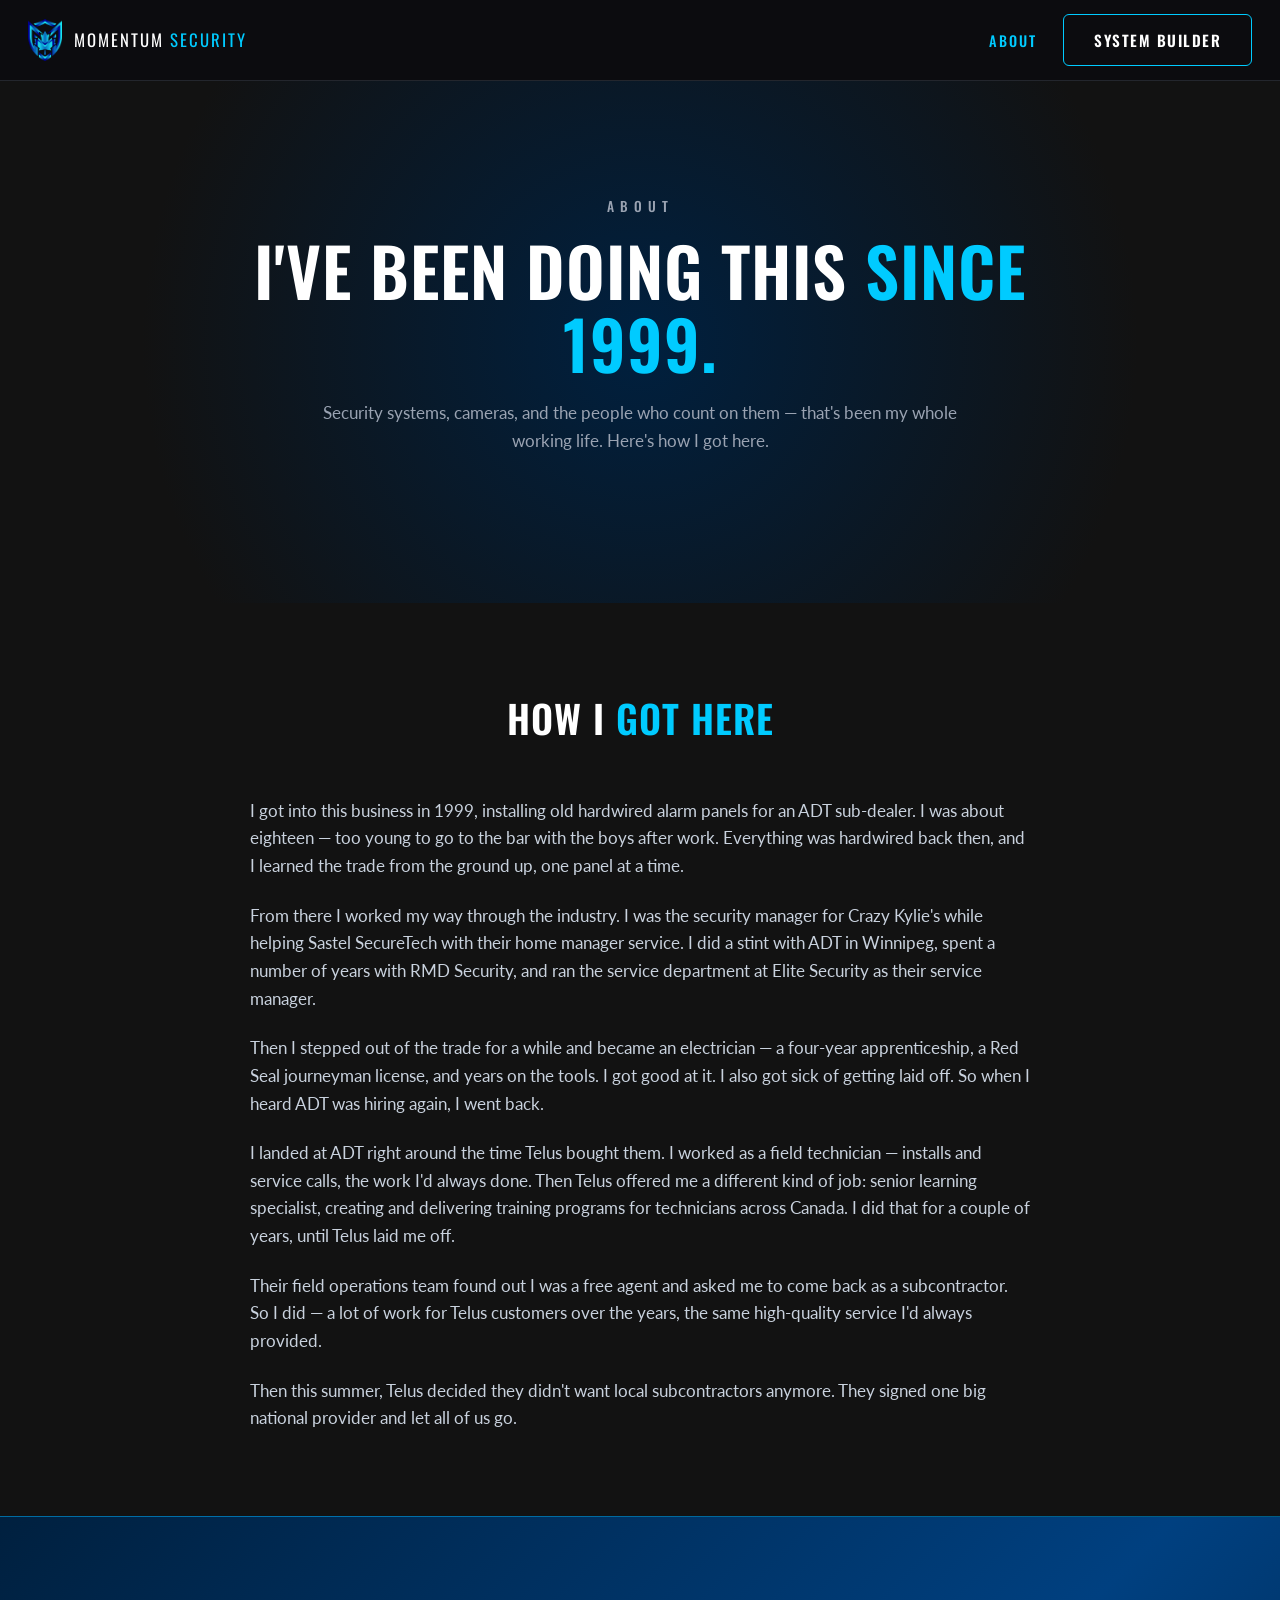
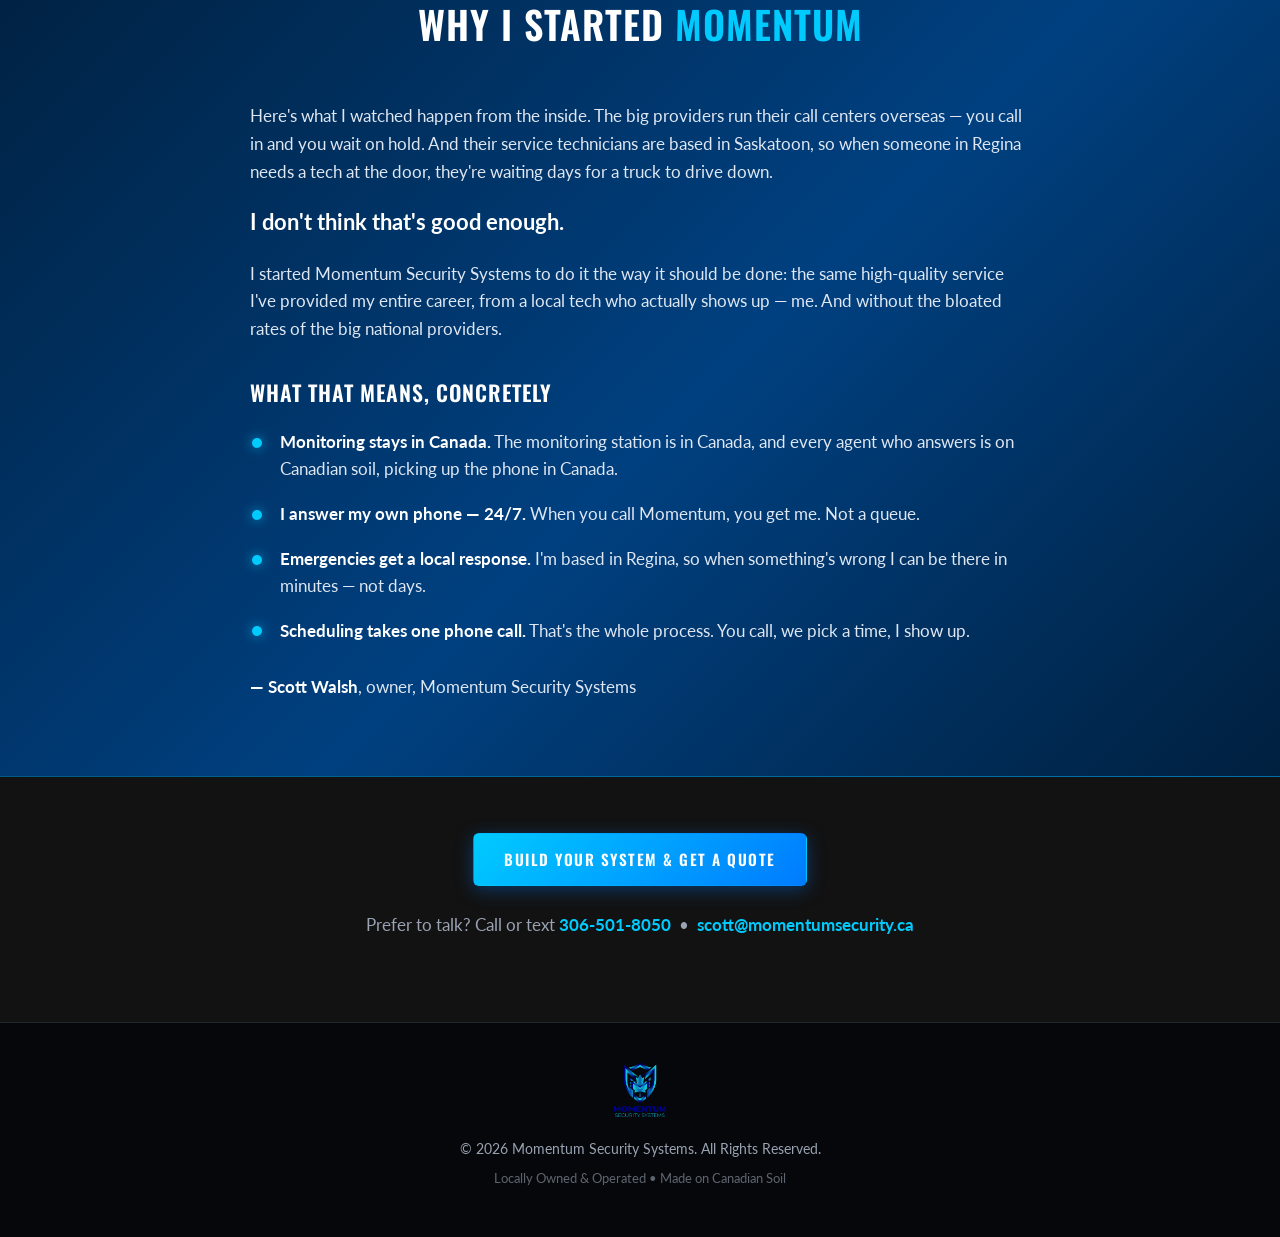
==== public/about/index.html @ 299fff7b "Add About page + nav links across site" ====
<!DOCTYPE html>
<html lang="en">
<head>
  <meta charset="UTF-8">
  <meta name="viewport" content="width=device-width, initial-scale=1.0">
  <title>About Scott Walsh | Momentum Security Systems — Regina, SK</title>
  <meta name="description" content="Scott Walsh has worked in the security industry since 1999 — alarm installs, service management, Telus field tech and national trainer. Now he runs Momentum Security Systems in Regina, SK: local service, Canadian monitoring, no bloated national-provider rates.">
  <meta property="og:title" content="About Scott Walsh | Momentum Security Systems">
  <meta property="og:description" content="In the security business since 1999. Now running Momentum Security Systems in Regina, SK — the same high-quality service, without the bloated national-provider rates.">
  <meta property="og:type" content="website">
  <meta property="og:url" content="https://momentum-security-website.scott-walshtech.workers.dev/about/">
  <meta property="og:image" content="https://momentum-security-website.scott-walshtech.workers.dev/assets/momentum-logo-stacked.png">
  <link rel="preconnect" href="https://fonts.googleapis.com">
  <link rel="preconnect" href="https://fonts.gstatic.com" crossorigin>
  <link href="https://fonts.googleapis.com/css2?family=Lato:wght@300;400;700&family=Oswald:wght@400;500;600;700&display=swap" rel="stylesheet">
  <link rel="stylesheet" href="https://cdnjs.cloudflare.com/ajax/libs/font-awesome/6.4.0/css/all.min.css">
  <link rel="stylesheet" href="../assets/site.css">
  <!-- Cloudflare Web Analytics: enable in the Cloudflare dashboard, then uncomment and paste the token.
  <script defer src="https://static.cloudflareinsights.com/beacon.min.js" data-cf-beacon='{"token": "PASTE_TOKEN_HERE"}'></script>
  -->
  <link rel="icon" type="image/png" href="../assets/momentum-logo-icon.png">
</head>
<body>

  <nav class="topnav">
    <a class="brand" href="../">
      <img src="../assets/momentum-logo-icon.png" alt="Momentum Security Systems logo">
      <span>MOMENTUM <em>SECURITY</em></span>
    </a>
    <div class="nav-links">
      <a class="nav-link current" href="./">About</a>
      <a class="btn btn-outline" href="../system-builder/">System Builder</a>
    </div>
  </nav>

  <!-- Hero -->
  <section class="hero hero-short">
    <div class="hero-eyebrow">About</div>
    <h1 class="hero-headline">I've been doing this <span>since 1999.</span></h1>
    <p class="hero-sub">Security systems, cameras, and the people who count on them &mdash; that's been my whole working life. Here's how I got here.</p>
  </section>

  <!-- Story -->
  <section class="section">
    <h2 class="section-title">How I <span>Got Here</span></h2>
    <div class="story">
      <p>I got into this business in 1999, installing old hardwired alarm panels for an ADT sub-dealer. I was about eighteen &mdash; too young to go to the bar with the boys after work. Everything was hardwired back then, and I learned the trade from the ground up, one panel at a time.</p>
      <p>From there I worked my way through the industry. I was the security manager for Crazy Kylie's while helping Sastel SecureTech with their home manager service. I did a stint with ADT in Winnipeg, spent a number of years with RMD Security, and ran the service department at Elite Security as their service manager.</p>
      <p>Then I stepped out of the trade for a while and became an electrician &mdash; a four-year apprenticeship, a Red Seal journeyman license, and years on the tools. I got good at it. I also got sick of getting laid off. So when I heard ADT was hiring again, I went back.</p>
      <p>I landed at ADT right around the time Telus bought them. I worked as a field technician &mdash; installs and service calls, the work I'd always done. Then Telus offered me a different kind of job: senior learning specialist, creating and delivering training programs for technicians across Canada. I did that for a couple of years, until Telus laid me off.</p>
      <p>Their field operations team found out I was a free agent and asked me to come back as a subcontractor. So I did &mdash; a lot of work for Telus customers over the years, the same high-quality service I'd always provided.</p>
      <p>Then this summer, Telus decided they didn't want local subcontractors anymore. They signed one big national provider and let all of us go.</p>
    </div>
  </section>

  <!-- Why Momentum -->
  <section class="mission-band">
    <div class="mission-inner">
      <h2 class="section-title">Why I Started <span>Momentum</span></h2>
      <p>Here's what I watched happen from the inside. The big providers run their call centers overseas &mdash; you call in and you wait on hold. And their service technicians are based in Saskatoon, so when someone in Regina needs a tech at the door, they're waiting days for a truck to drive down.</p>
      <p class="standout">I don't think that's good enough.</p>
      <p>I started Momentum Security Systems to do it the way it should be done: the same high-quality service I've provided my entire career, from a local tech who actually shows up &mdash; me. And without the bloated rates of the big national providers.</p>
      <h3 class="commit-title">What that means, concretely</h3>
      <ul class="commit-list">
        <li><strong>Monitoring stays in Canada.</strong> The monitoring station is in Canada, and every agent who answers is on Canadian soil, picking up the phone in Canada.</li>
        <li><strong>I answer my own phone &mdash; 24/7.</strong> When you call Momentum, you get me. Not a queue.</li>
        <li><strong>Emergencies get a local response.</strong> I'm based in Regina, so when something's wrong I can be there in minutes &mdash; not days.</li>
        <li><strong>Scheduling takes one phone call.</strong> That's the whole process. You call, we pick a time, I show up.</li>
      </ul>
      <p><strong>&mdash; Scott Walsh</strong>, owner, Momentum Security Systems</p>
    </div>
  </section>

  <div class="bottom-cta">
    <a href="../system-builder/" class="btn btn-primary">Build Your System &amp; Get a Quote</a>
    <div class="contact-strip">
      Prefer to talk? Call or text <a href="tel:13065018050">306-501-8050</a> &nbsp;&bull;&nbsp; <a href="mailto:scott@momentumsecurity.ca">scott@momentumsecurity.ca</a>
    </div>
  </div>

  <footer>
    <img src="../assets/momentum-logo-stacked.png" alt="Momentum Security Systems">
    <p>&copy; 2026 Momentum Security Systems. All Rights Reserved.</p>
    <p class="fine">Locally Owned &amp; Operated &bull; Made on Canadian Soil</p>
  </footer>

</body>
</html>
---- public/assets/site.css ----
/* Momentum Security Systems — shared site styles */
:root {
  --bg: #121212;
  --bg-card: #16181d;
  --bg-deep: #0c0d10;
  --border: #23262d;
  --primary: #007BFF;
  --accent: #00CBFF;
  --text: #ffffff;
  --muted: #9aa3b2;
  --danger: #f43f5e;
  --radius: 10px;
}

* { box-sizing: border-box; margin: 0; padding: 0; }

html { scroll-behavior: smooth; }

body {
  font-family: 'Lato', 'Segoe UI', sans-serif;
  background-color: var(--bg);
  color: var(--text);
  line-height: 1.6;
  overflow-x: hidden;
}

h1, h2, h3, h4, .oswald {
  font-family: 'Oswald', sans-serif;
  font-weight: 600;
  letter-spacing: 0.5px;
}

a { color: var(--accent); }

/* --- Top nav --- */
.topnav {
  display: flex;
  align-items: center;
  justify-content: space-between;
  padding: 14px 28px;
  background: rgba(12, 13, 16, 0.92);
  border-bottom: 1px solid var(--border);
  position: sticky;
  top: 0;
  z-index: 100;
  backdrop-filter: blur(6px);
}
.topnav .brand { display: flex; align-items: center; gap: 12px; text-decoration: none; color: var(--text); }
.topnav .brand img { height: 42px; width: auto; }
.topnav .brand span { font-family: 'Oswald', sans-serif; font-size: 1.05rem; letter-spacing: 2px; }
.topnav .brand span em { font-style: normal; color: var(--accent); }

/* --- Buttons --- */
.btn {
  display: inline-block;
  padding: 13px 30px;
  border-radius: 6px;
  font-family: 'Oswald', sans-serif;
  font-size: 0.95rem;
  font-weight: 600;
  letter-spacing: 1.5px;
  text-transform: uppercase;
  text-decoration: none;
  cursor: pointer;
  border: 1px solid transparent;
  transition: transform 0.2s ease, box-shadow 0.2s ease, background 0.2s ease;
}
.btn-primary {
  background: linear-gradient(135deg, var(--accent), var(--primary));
  color: #fff;
  box-shadow: 0 4px 18px rgba(0, 123, 255, 0.35);
}
.btn-primary:hover {
  transform: translateY(-2px);
  box-shadow: 0 8px 24px rgba(0, 203, 255, 0.45);
  color: #fff;
}
.btn-outline {
  background: transparent;
  color: var(--text);
  border-color: var(--accent);
}
.btn-outline:hover { background: rgba(0, 203, 255, 0.12); color: #fff; }

/* --- Hero --- */
.hero {
  position: relative;
  min-height: 92vh;
  display: flex;
  flex-direction: column;
  justify-content: center;
  align-items: center;
  text-align: center;
  padding: 60px 20px;
  background: radial-gradient(circle at center, #00203f 0%, var(--bg) 72%);
  overflow: hidden;
}
.hero-logo {
  width: 210px;
  max-width: 55vw;
  height: auto;
  margin-bottom: 26px;
  filter: drop-shadow(0 0 28px rgba(0, 203, 255, 0.35));
  will-change: transform, opacity;
}
.hero-tagline {
  font-family: 'Oswald', sans-serif;
  font-size: 1.4rem;
  font-weight: 500;
  letter-spacing: 6px;
  text-transform: uppercase;
  color: var(--accent);
  margin-bottom: 12px;
}
.hero-sub {
  font-size: 1.08rem;
  color: var(--muted);
  max-width: 640px;
  margin-bottom: 34px;
}

/* --- Trust banner --- */
.trust-banner {
  background: linear-gradient(90deg, var(--bg-deep) 0%, #00203f 50%, var(--bg-deep) 100%);
  border-top: 1px solid rgba(0, 203, 255, 0.25);
  border-bottom: 1px solid rgba(0, 203, 255, 0.25);
  padding: 18px 12px;
  text-align: center;
}
.trust-banner span {
  font-family: 'Oswald', sans-serif;
  font-size: 1.05rem;
  letter-spacing: 1px;
  color: var(--text);
}
.trust-banner .leaf { color: var(--danger); margin-right: 10px; }

/* --- Sections --- */
.section { padding: 84px 20px; max-width: 1200px; margin: 0 auto; }
.section-title {
  text-align: center;
  font-size: 2.4rem;
  margin-bottom: 48px;
  text-transform: uppercase;
  letter-spacing: 1px;
}
.section-title span { color: var(--accent); }

/* --- Service cards --- */
.cards { display: grid; grid-template-columns: repeat(auto-fit, minmax(290px, 1fr)); gap: 28px; }
.card {
  background: var(--bg-card);
  border: 1px solid var(--border);
  border-radius: var(--radius);
  overflow: hidden;
  transition: transform 0.25s ease, border-color 0.25s ease, box-shadow 0.25s ease;
}
.card:hover {
  transform: translateY(-6px);
  border-color: var(--accent);
  box-shadow: 0 14px 34px rgba(0, 0, 0, 0.5);
}
.card img { width: 100%; height: 200px; object-fit: cover; opacity: 0.85; transition: opacity 0.25s ease; }
.card:hover img { opacity: 1; }
.card-body { padding: 26px; }
.card-icon { font-size: 1.9rem; color: var(--accent); margin-bottom: 12px; }
.card h3 { font-size: 1.35rem; margin-bottom: 10px; letter-spacing: 1px; }
.card p { color: var(--muted); font-size: 0.96rem; }

/* --- Sovereign section --- */
.sovereign { background: var(--bg-deep); border-top: 1px solid var(--border); border-bottom: 1px solid var(--border); }
.sovereign-inner { max-width: 1200px; margin: 0 auto; padding: 84px 20px; display: grid; grid-template-columns: 1fr; gap: 44px; align-items: center; }
@media (min-width: 860px) { .sovereign-inner { grid-template-columns: 1fr 1.15fr; } }
.sovereign img { width: 100%; border-radius: var(--radius); box-shadow: 0 12px 34px rgba(0, 0, 0, 0.55); }
.sovereign h2 { font-size: 2.2rem; text-transform: uppercase; margin-bottom: 16px; }
.sovereign h2 span { color: var(--accent); }
.sovereign .lead { color: var(--muted); margin-bottom: 10px; }
.sovereign .proud { color: var(--accent); font-weight: 700; margin-bottom: 6px; }
.feature-list { list-style: none; margin-top: 22px; }
.feature-list li { display: flex; gap: 12px; margin-bottom: 18px; align-items: flex-start; }
.feature-list i { color: var(--accent); margin-top: 5px; }
.feature-list strong { color: var(--text); }

/* --- Bottom CTA --- */
.bottom-cta { text-align: center; padding: 56px 20px 84px; }

/* --- Contact --- */
.contact-grid { display: grid; grid-template-columns: repeat(auto-fit, minmax(230px, 1fr)); gap: 24px; text-align: center; }
.contact-box {
  background: var(--bg-card);
  border: 1px solid var(--border);
  border-radius: var(--radius);
  padding: 32px 20px;
  transition: transform 0.25s ease, border-color 0.25s ease;
}
.contact-box:hover { transform: translateY(-4px); border-color: rgba(0, 203, 255, 0.4); }
.contact-box i { font-size: 2.4rem; color: var(--accent); margin-bottom: 14px; }
.contact-box h3 { font-size: 1.25rem; letter-spacing: 1.5px; margin-bottom: 8px; text-transform: uppercase; }
.contact-box p, .contact-box a { color: var(--muted); text-decoration: none; }
.contact-box a:hover { color: var(--accent); }
.contact-box .sub { font-size: 0.85rem; opacity: 0.65; margin-top: 6px; }

/* --- Footer --- */
footer {
  background: #05070a;
  border-top: 1px solid var(--border);
  padding: 40px 20px;
  text-align: center;
  color: var(--muted);
  font-size: 0.9rem;
}
footer p { margin-bottom: 8px; }
footer .fine { font-size: 0.8rem; opacity: 0.6; }
footer img { height: 54px; width: auto; margin-bottom: 14px; opacity: 0.9; }

/* --- Responsive --- */
@media (max-width: 640px) {
  .section-title { font-size: 1.9rem; }
  .hero-tagline { font-size: 1.05rem; letter-spacing: 4px; }
  .topnav { padding: 12px 16px; }
  .topnav .brand span { font-size: 0.9rem; }
}

/* --- Redesign: hero headline --- */
.hero-eyebrow {
  font-family: 'Oswald', sans-serif;
  font-size: 0.85rem;
  font-weight: 500;
  letter-spacing: 6px;
  text-transform: uppercase;
  color: var(--muted);
  margin-bottom: 16px;
}
.hero-headline {
  font-size: clamp(2.6rem, 6vw, 4.2rem);
  line-height: 1.08;
  text-transform: uppercase;
  letter-spacing: 1px;
  max-width: 900px;
  margin-bottom: 20px;
}
.hero-headline span { color: var(--accent); }
.hero-sub strong { color: var(--text); }

/* --- Redesign: pricing strip --- */
.pricing-strip {
  background: linear-gradient(135deg, #00203f 0%, #004080 55%, #00203f 100%);
  border-top: 1px solid rgba(0, 203, 255, 0.35);
  border-bottom: 1px solid rgba(0, 203, 255, 0.35);
  text-align: center;
  padding: 66px 20px;
}
.pricing-strip h2 {
  font-size: clamp(2rem, 5vw, 3rem);
  text-transform: uppercase;
  letter-spacing: 1px;
  margin-bottom: 12px;
}
.pricing-strip h2 span { color: var(--accent); }
.pricing-strip p {
  color: #dfe7f2;
  font-size: 1.1rem;
  max-width: 700px;
  margin: 0 auto 28px;
}

/* --- Redesign: switch & save --- */
.switch-inner { max-width: 760px; margin: 0 auto; text-align: center; }
.switch-inner .lead { font-size: 1.25rem; font-weight: 700; color: var(--text); margin-bottom: 12px; }
.switch-inner p { color: var(--muted); margin-bottom: 14px; font-size: 1.05rem; }
.switch-inner strong { color: var(--text); }
.switch-inner .btn { margin-top: 20px; }

/* --- Redesign: how it works --- */
.steps { display: grid; grid-template-columns: repeat(auto-fit, minmax(250px, 1fr)); gap: 28px; }
.step {
  background: var(--bg-card);
  border: 1px solid var(--border);
  border-radius: var(--radius);
  padding: 36px 26px;
  text-align: center;
  transition: transform 0.25s ease, border-color 0.25s ease;
}
.step:hover { transform: translateY(-6px); border-color: var(--accent); }
.step-num {
  width: 58px;
  height: 58px;
  border-radius: 50%;
  border: 2px solid var(--accent);
  color: var(--accent);
  font-family: 'Oswald', sans-serif;
  font-size: 1.6rem;
  font-weight: 600;
  display: flex;
  align-items: center;
  justify-content: center;
  margin: 0 auto 18px;
  box-shadow: 0 0 22px rgba(0, 203, 255, 0.25);
}
.step h3 { font-size: 1.25rem; margin-bottom: 10px; letter-spacing: 0.5px; }
.step p { color: var(--muted); font-size: 0.96rem; }

@media (max-width: 640px) {
  .hero-headline { letter-spacing: 0.5px; }
  .pricing-strip { padding: 48px 20px; }
  .topnav .btn { padding: 10px 14px; font-size: 0.78rem; white-space: nowrap; }
  .topnav .brand span { font-size: 0.82rem; letter-spacing: 1px; white-space: nowrap; }
  .topnav .brand img { height: 36px; }
  .nav-links { gap: 16px; }
  .nav-link { font-size: 0.78rem; letter-spacing: 1px; }
}

/* --- About page --- */
.nav-links { display: flex; align-items: center; gap: 26px; }
.nav-link {
  font-family: 'Oswald', sans-serif;
  font-size: 0.9rem;
  font-weight: 500;
  letter-spacing: 2px;
  text-transform: uppercase;
  color: var(--muted);
  text-decoration: none;
  white-space: nowrap;
  transition: color 0.2s ease;
}
.nav-link:hover { color: var(--accent); }
.nav-link.current { color: var(--accent); }

.hero-short { min-height: 58vh; }

.story { max-width: 780px; margin: 0 auto; }
.story p { color: #c9d2de; font-size: 1.08rem; margin-bottom: 22px; }
.story p:last-child { margin-bottom: 0; }

.mission-band {
  background: linear-gradient(135deg, #00203f 0%, #004080 55%, #00203f 100%);
  border-top: 1px solid rgba(0, 203, 255, 0.35);
  border-bottom: 1px solid rgba(0, 203, 255, 0.35);
  padding: 76px 20px;
}
.mission-inner { max-width: 780px; margin: 0 auto; }
.mission-inner p { color: #dfe7f2; font-size: 1.08rem; margin-bottom: 20px; }
.mission-inner p:last-child { margin-bottom: 0; }
.mission-inner .standout { font-size: 1.35rem; font-weight: 700; color: var(--text); }
.mission-inner strong { color: var(--text); }
.commit-title {
  font-size: 1.35rem;
  text-transform: uppercase;
  letter-spacing: 1px;
  margin: 32px 0 20px;
}
.commit-list { list-style: none; margin-bottom: 28px; }
.commit-list li {
  position: relative;
  padding-left: 30px;
  margin-bottom: 18px;
  color: #dfe7f2;
  font-size: 1.05rem;
}
.commit-list li:last-child { margin-bottom: 0; }
.commit-list li::before {
  content: '';
  position: absolute;
  left: 2px;
  top: 0.52em;
  width: 10px;
  height: 10px;
  border-radius: 50%;
  background: var(--accent);
  box-shadow: 0 0 12px rgba(0, 203, 255, 0.7);
}

.contact-strip {
  margin-top: 26px;
  color: var(--muted);
  font-size: 1.05rem;
}
.contact-strip a { color: var(--accent); text-decoration: none; font-weight: 700; }
.contact-strip a:hover { text-decoration: underline; }
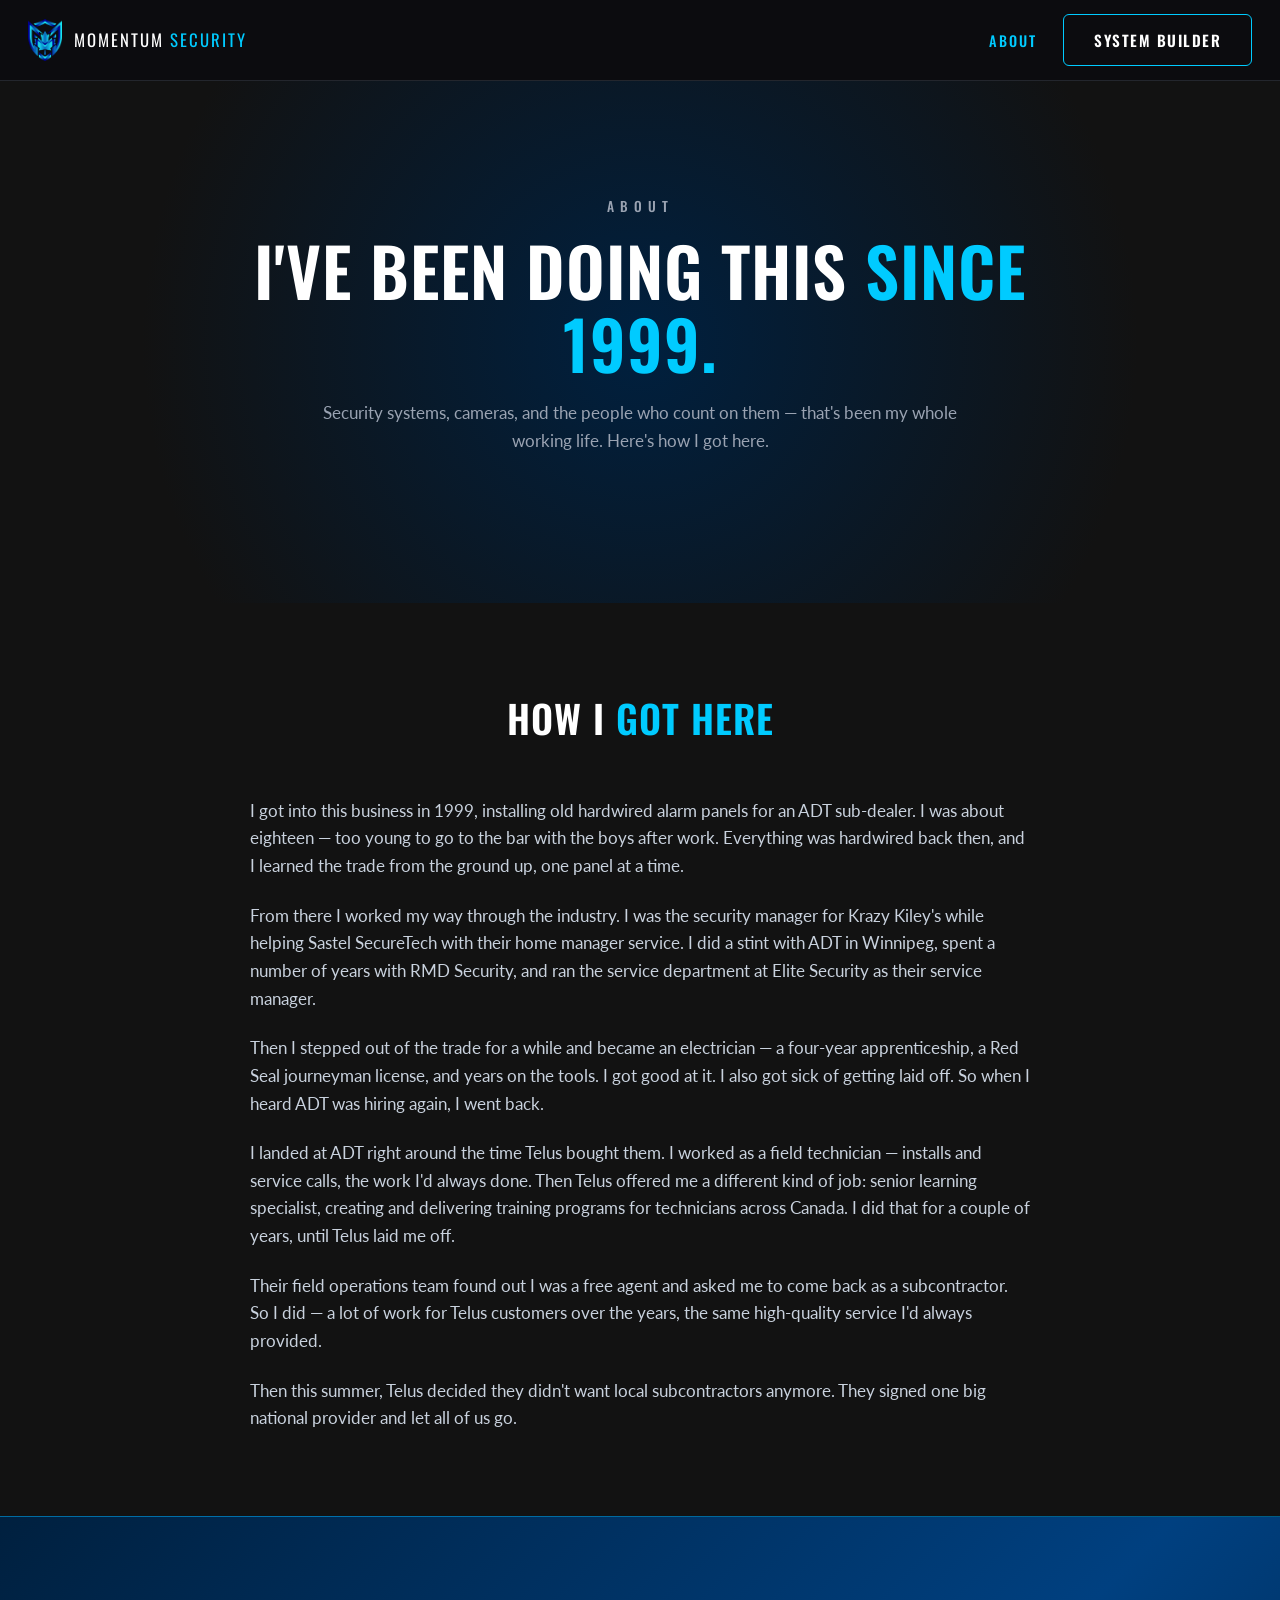
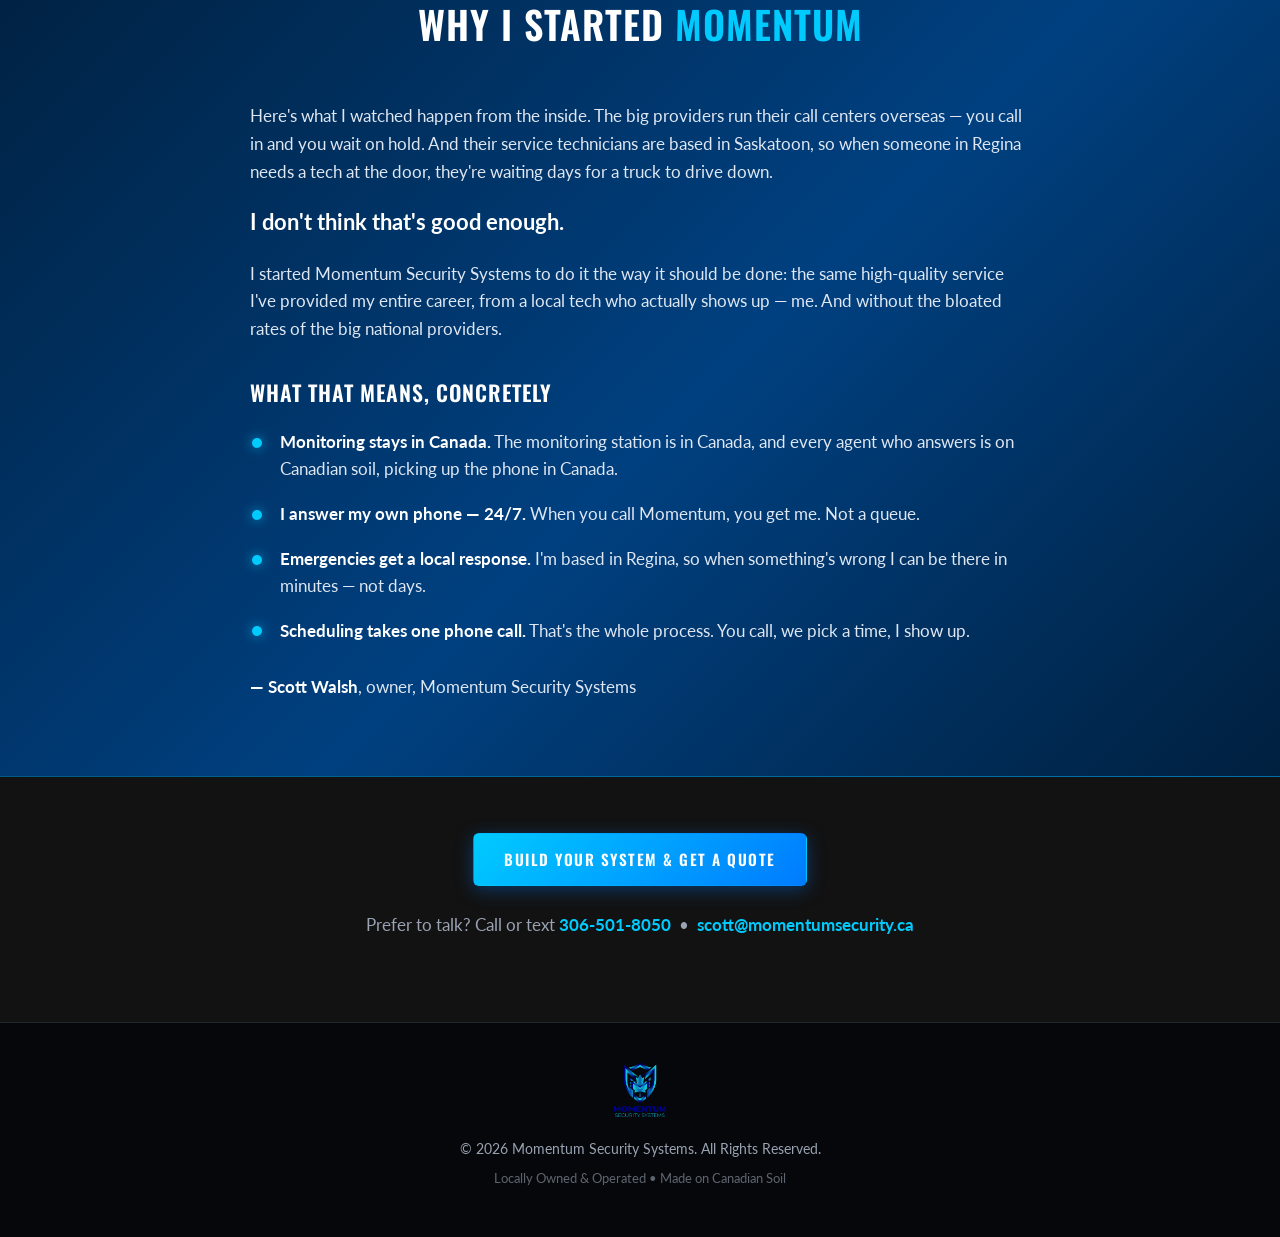
==== commit b0e1b7ae: "Fix Krazy Kiley spelling on About page" ====
--- a/public/about/index.html
+++ b/public/about/index.html
@@ -45,7 +45,7 @@
     <h2 class="section-title">How I <span>Got Here</span></h2>
     <div class="story">
       <p>I got into this business in 1999, installing old hardwired alarm panels for an ADT sub-dealer. I was about eighteen &mdash; too young to go to the bar with the boys after work. Everything was hardwired back then, and I learned the trade from the ground up, one panel at a time.</p>
-      <p>From there I worked my way through the industry. I was the security manager for Crazy Kylie's while helping Sastel SecureTech with their home manager service. I did a stint with ADT in Winnipeg, spent a number of years with RMD Security, and ran the service department at Elite Security as their service manager.</p>
+      <p>From there I worked my way through the industry. I was the security manager for Krazy Kiley's while helping Sastel SecureTech with their home manager service. I did a stint with ADT in Winnipeg, spent a number of years with RMD Security, and ran the service department at Elite Security as their service manager.</p>
       <p>Then I stepped out of the trade for a while and became an electrician &mdash; a four-year apprenticeship, a Red Seal journeyman license, and years on the tools. I got good at it. I also got sick of getting laid off. So when I heard ADT was hiring again, I went back.</p>
       <p>I landed at ADT right around the time Telus bought them. I worked as a field technician &mdash; installs and service calls, the work I'd always done. Then Telus offered me a different kind of job: senior learning specialist, creating and delivering training programs for technicians across Canada. I did that for a couple of years, until Telus laid me off.</p>
       <p>Their field operations team found out I was a free agent and asked me to come back as a subcontractor. So I did &mdash; a lot of work for Telus customers over the years, the same high-quality service I'd always provided.</p>
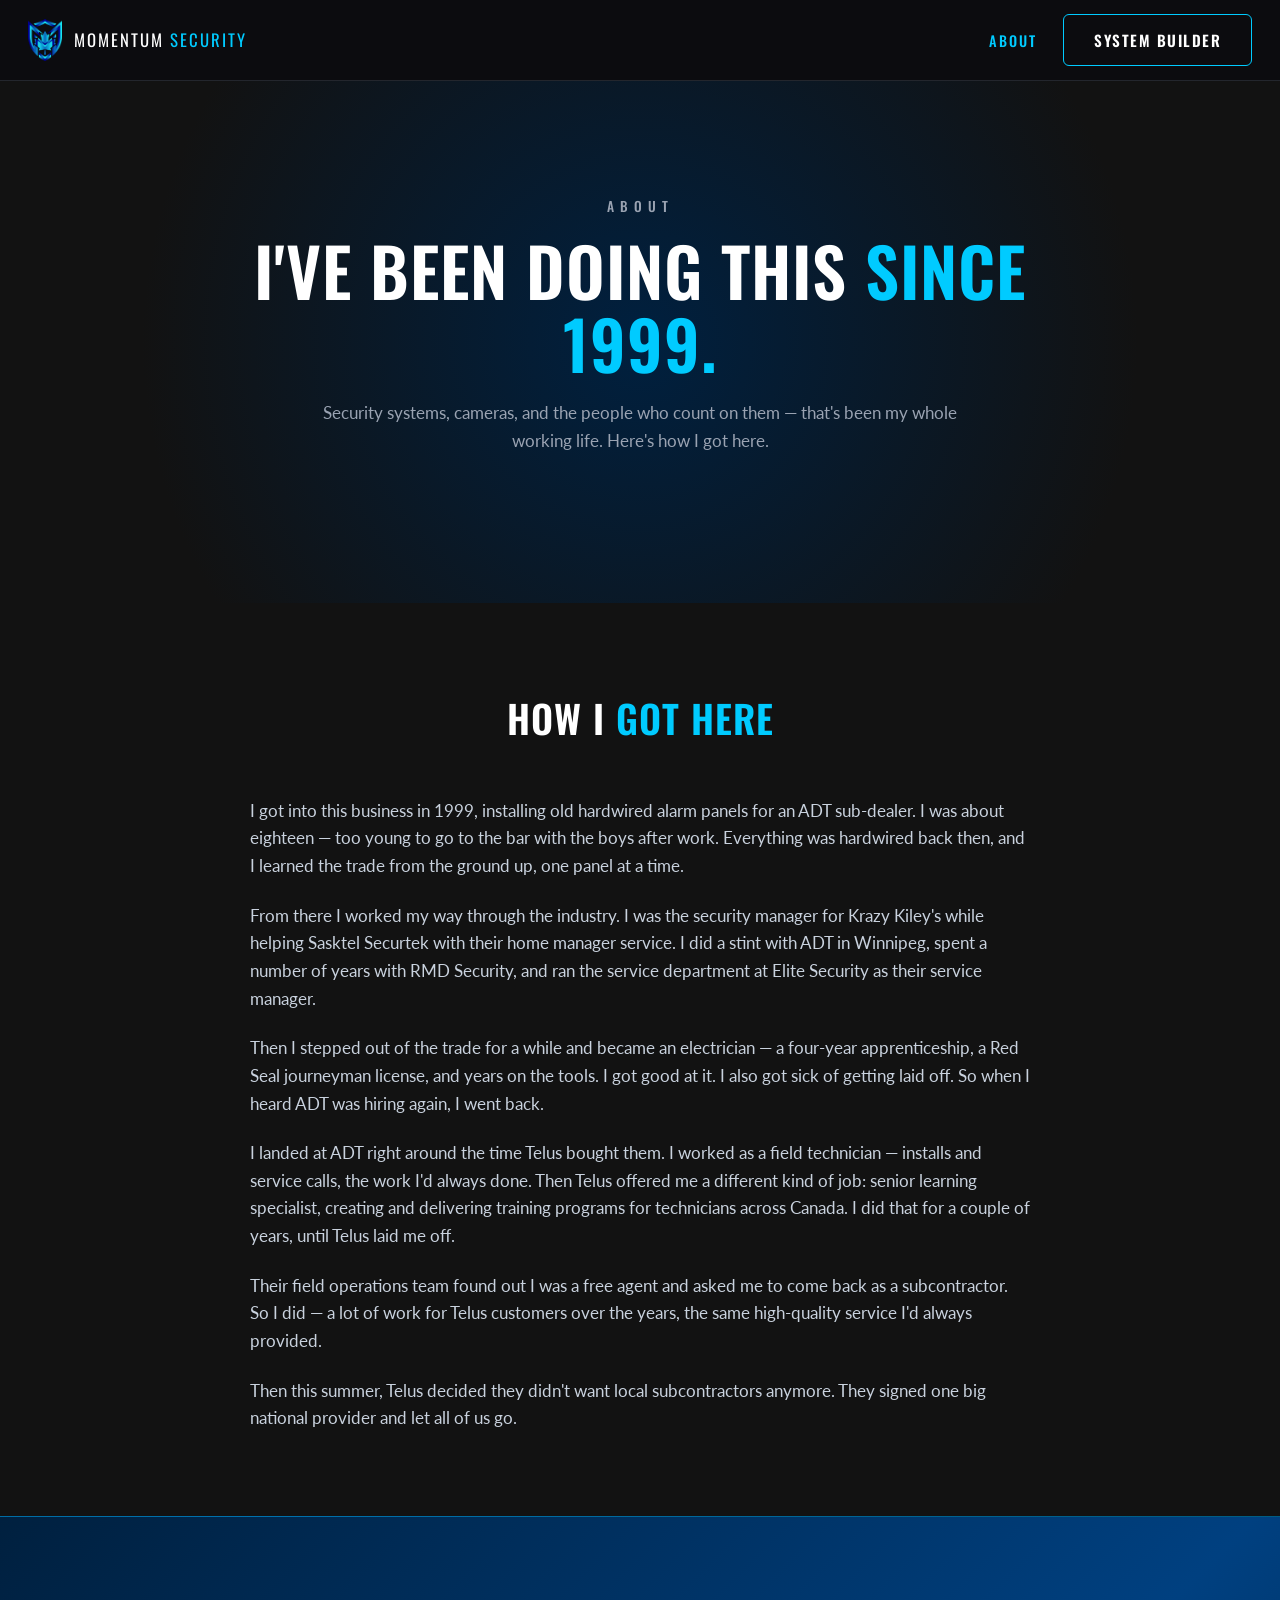
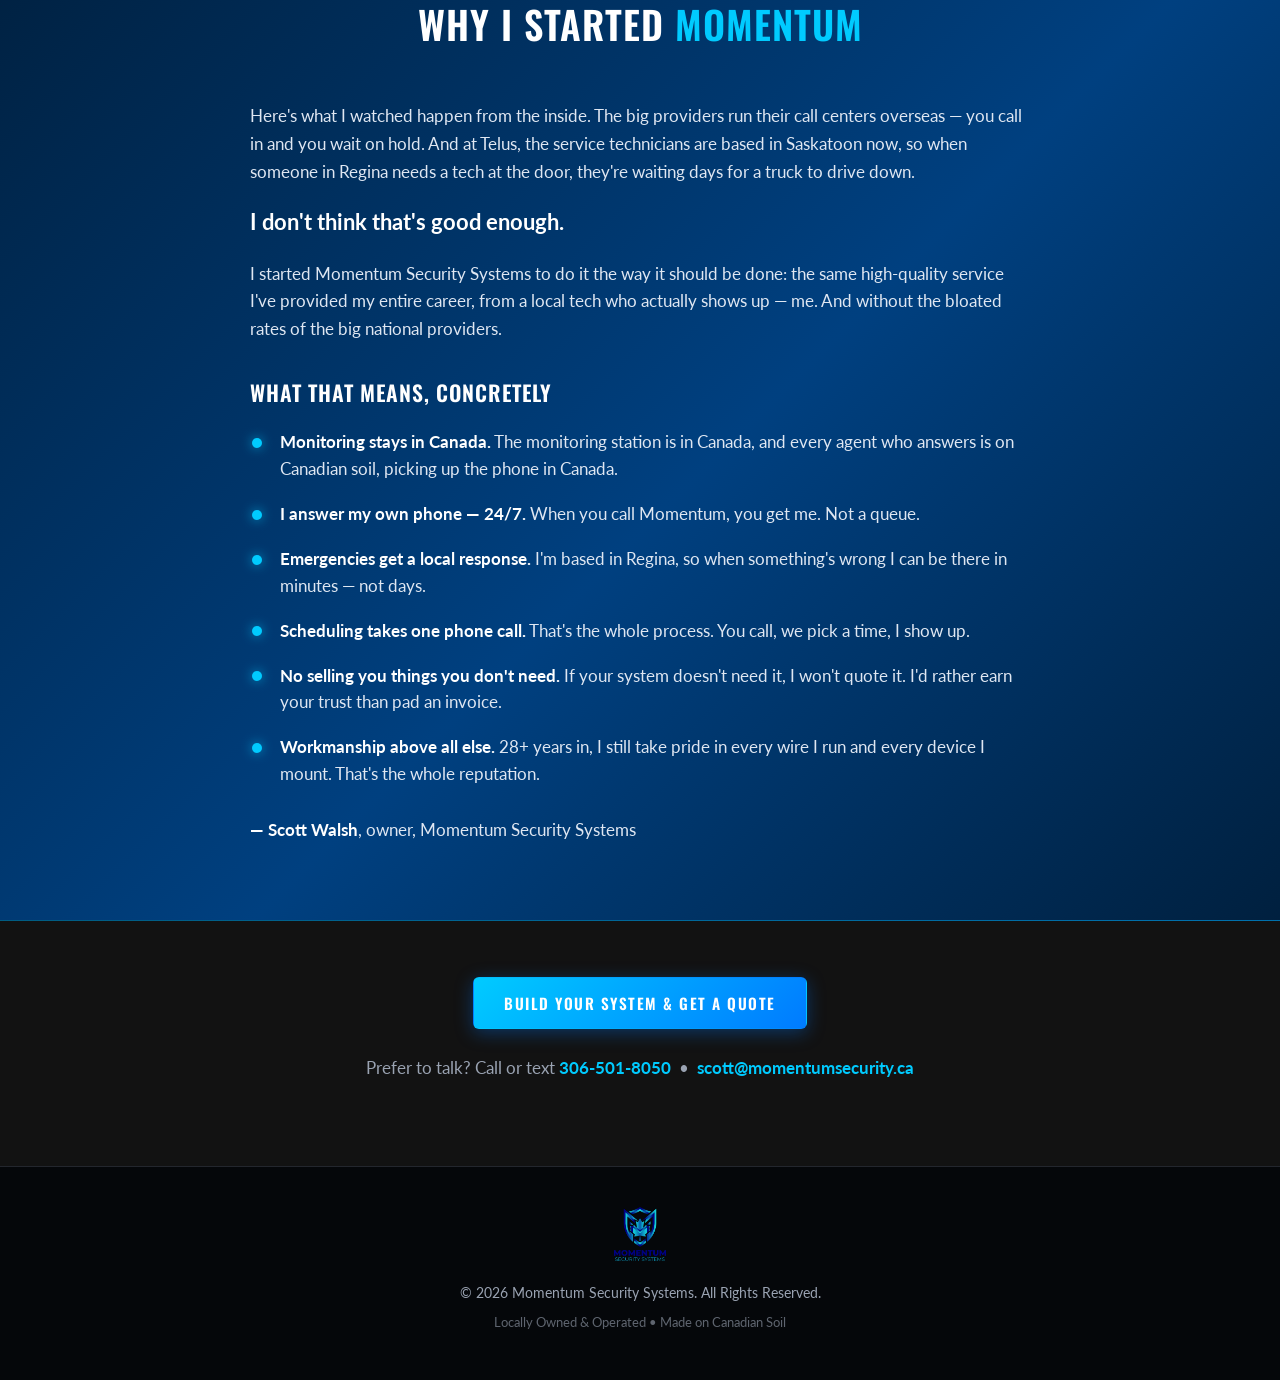
==== commit 7dc97dd6: "About page: Sasktel Securtek spelling, Telus-specific tech claim, add no-upsell + workmanship commit" ====
--- a/public/about/index.html
+++ b/public/about/index.html
@@ -45,7 +45,7 @@
     <h2 class="section-title">How I <span>Got Here</span></h2>
     <div class="story">
       <p>I got into this business in 1999, installing old hardwired alarm panels for an ADT sub-dealer. I was about eighteen &mdash; too young to go to the bar with the boys after work. Everything was hardwired back then, and I learned the trade from the ground up, one panel at a time.</p>
-      <p>From there I worked my way through the industry. I was the security manager for Krazy Kiley's while helping Sastel SecureTech with their home manager service. I did a stint with ADT in Winnipeg, spent a number of years with RMD Security, and ran the service department at Elite Security as their service manager.</p>
+      <p>From there I worked my way through the industry. I was the security manager for Krazy Kiley's while helping Sasktel Securtek with their home manager service. I did a stint with ADT in Winnipeg, spent a number of years with RMD Security, and ran the service department at Elite Security as their service manager.</p>
       <p>Then I stepped out of the trade for a while and became an electrician &mdash; a four-year apprenticeship, a Red Seal journeyman license, and years on the tools. I got good at it. I also got sick of getting laid off. So when I heard ADT was hiring again, I went back.</p>
       <p>I landed at ADT right around the time Telus bought them. I worked as a field technician &mdash; installs and service calls, the work I'd always done. Then Telus offered me a different kind of job: senior learning specialist, creating and delivering training programs for technicians across Canada. I did that for a couple of years, until Telus laid me off.</p>
       <p>Their field operations team found out I was a free agent and asked me to come back as a subcontractor. So I did &mdash; a lot of work for Telus customers over the years, the same high-quality service I'd always provided.</p>
@@ -57,7 +57,7 @@
   <section class="mission-band">
     <div class="mission-inner">
       <h2 class="section-title">Why I Started <span>Momentum</span></h2>
-      <p>Here's what I watched happen from the inside. The big providers run their call centers overseas &mdash; you call in and you wait on hold. And their service technicians are based in Saskatoon, so when someone in Regina needs a tech at the door, they're waiting days for a truck to drive down.</p>
+      <p>Here's what I watched happen from the inside. The big providers run their call centers overseas &mdash; you call in and you wait on hold. And at Telus, the service technicians are based in Saskatoon now, so when someone in Regina needs a tech at the door, they're waiting days for a truck to drive down.</p>
       <p class="standout">I don't think that's good enough.</p>
       <p>I started Momentum Security Systems to do it the way it should be done: the same high-quality service I've provided my entire career, from a local tech who actually shows up &mdash; me. And without the bloated rates of the big national providers.</p>
       <h3 class="commit-title">What that means, concretely</h3>
@@ -66,6 +66,8 @@
         <li><strong>I answer my own phone &mdash; 24/7.</strong> When you call Momentum, you get me. Not a queue.</li>
         <li><strong>Emergencies get a local response.</strong> I'm based in Regina, so when something's wrong I can be there in minutes &mdash; not days.</li>
         <li><strong>Scheduling takes one phone call.</strong> That's the whole process. You call, we pick a time, I show up.</li>
+        <li><strong>No selling you things you don't need.</strong> If your system doesn't need it, I won't quote it. I'd rather earn your trust than pad an invoice.</li>
+        <li><strong>Workmanship above all else.</strong> 28+ years in, I still take pride in every wire I run and every device I mount. That's the whole reputation.</li>
       </ul>
       <p><strong>&mdash; Scott Walsh</strong>, owner, Momentum Security Systems</p>
     </div>
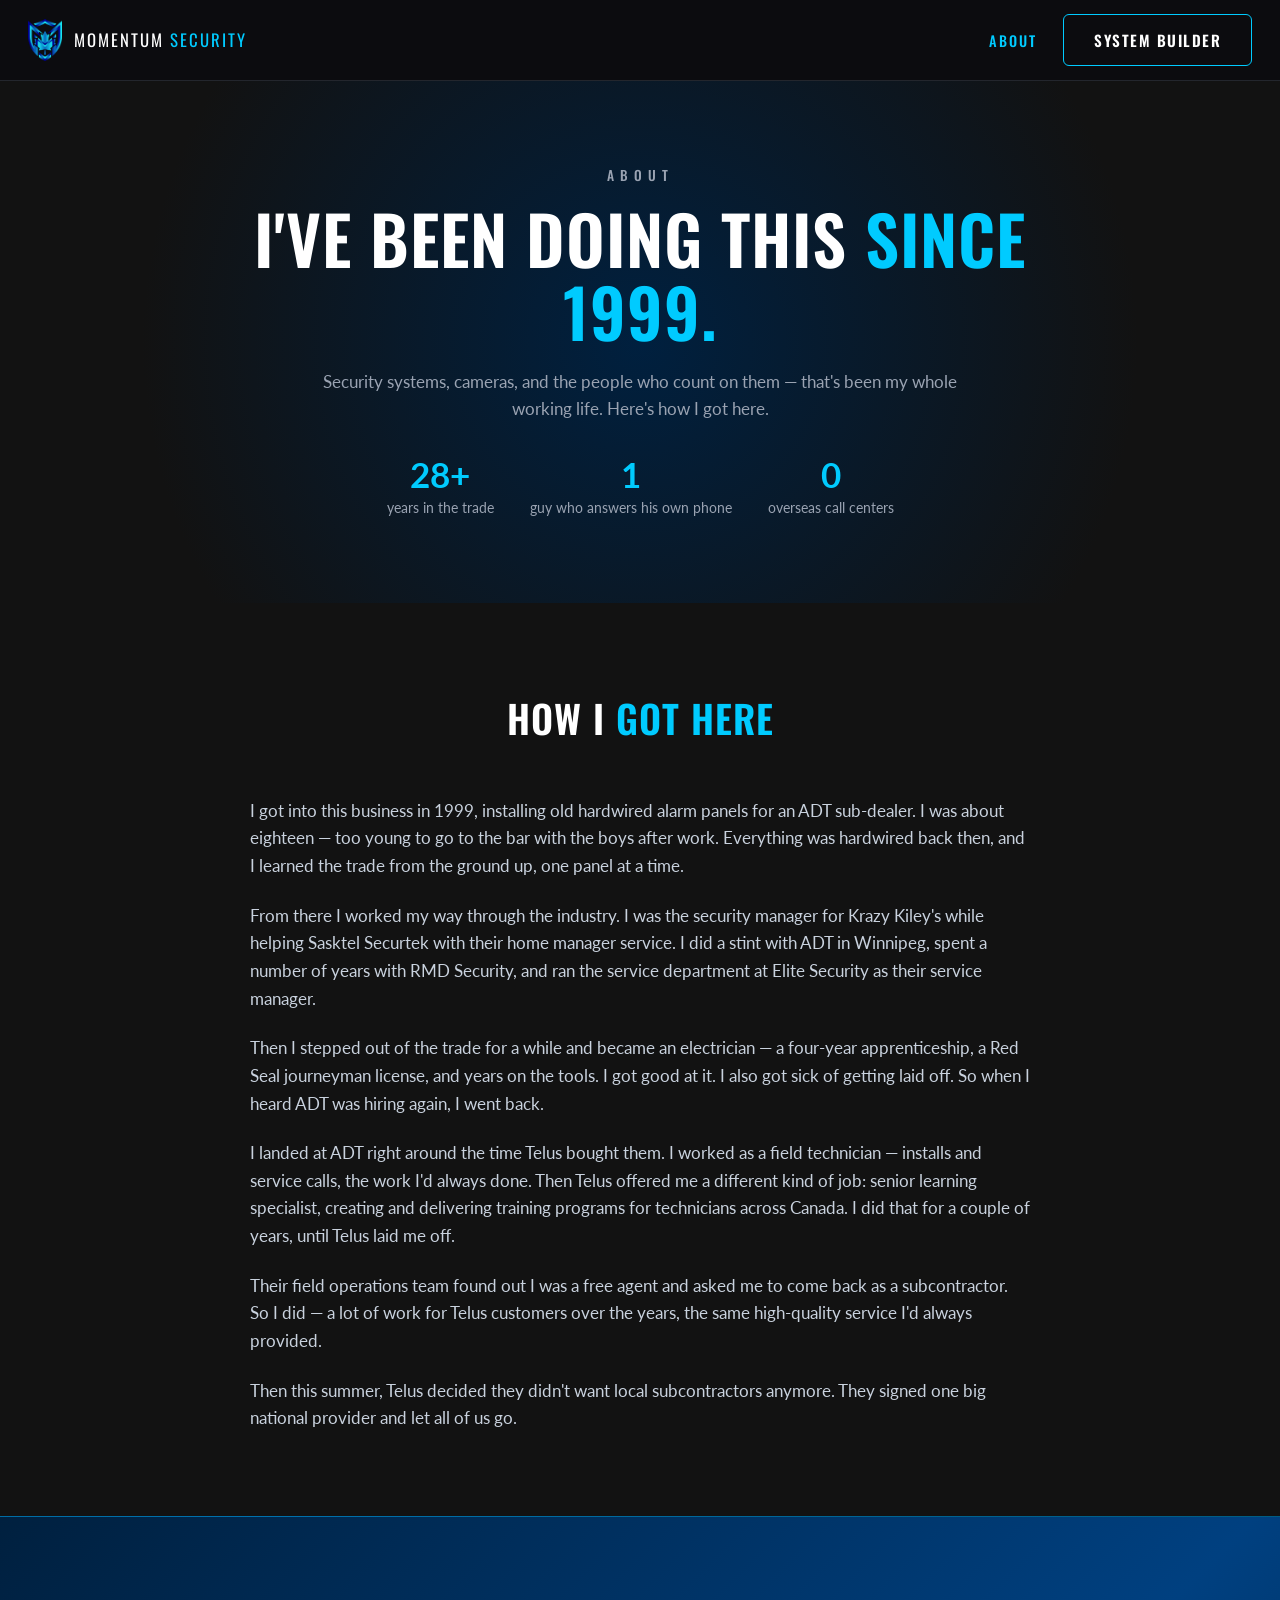
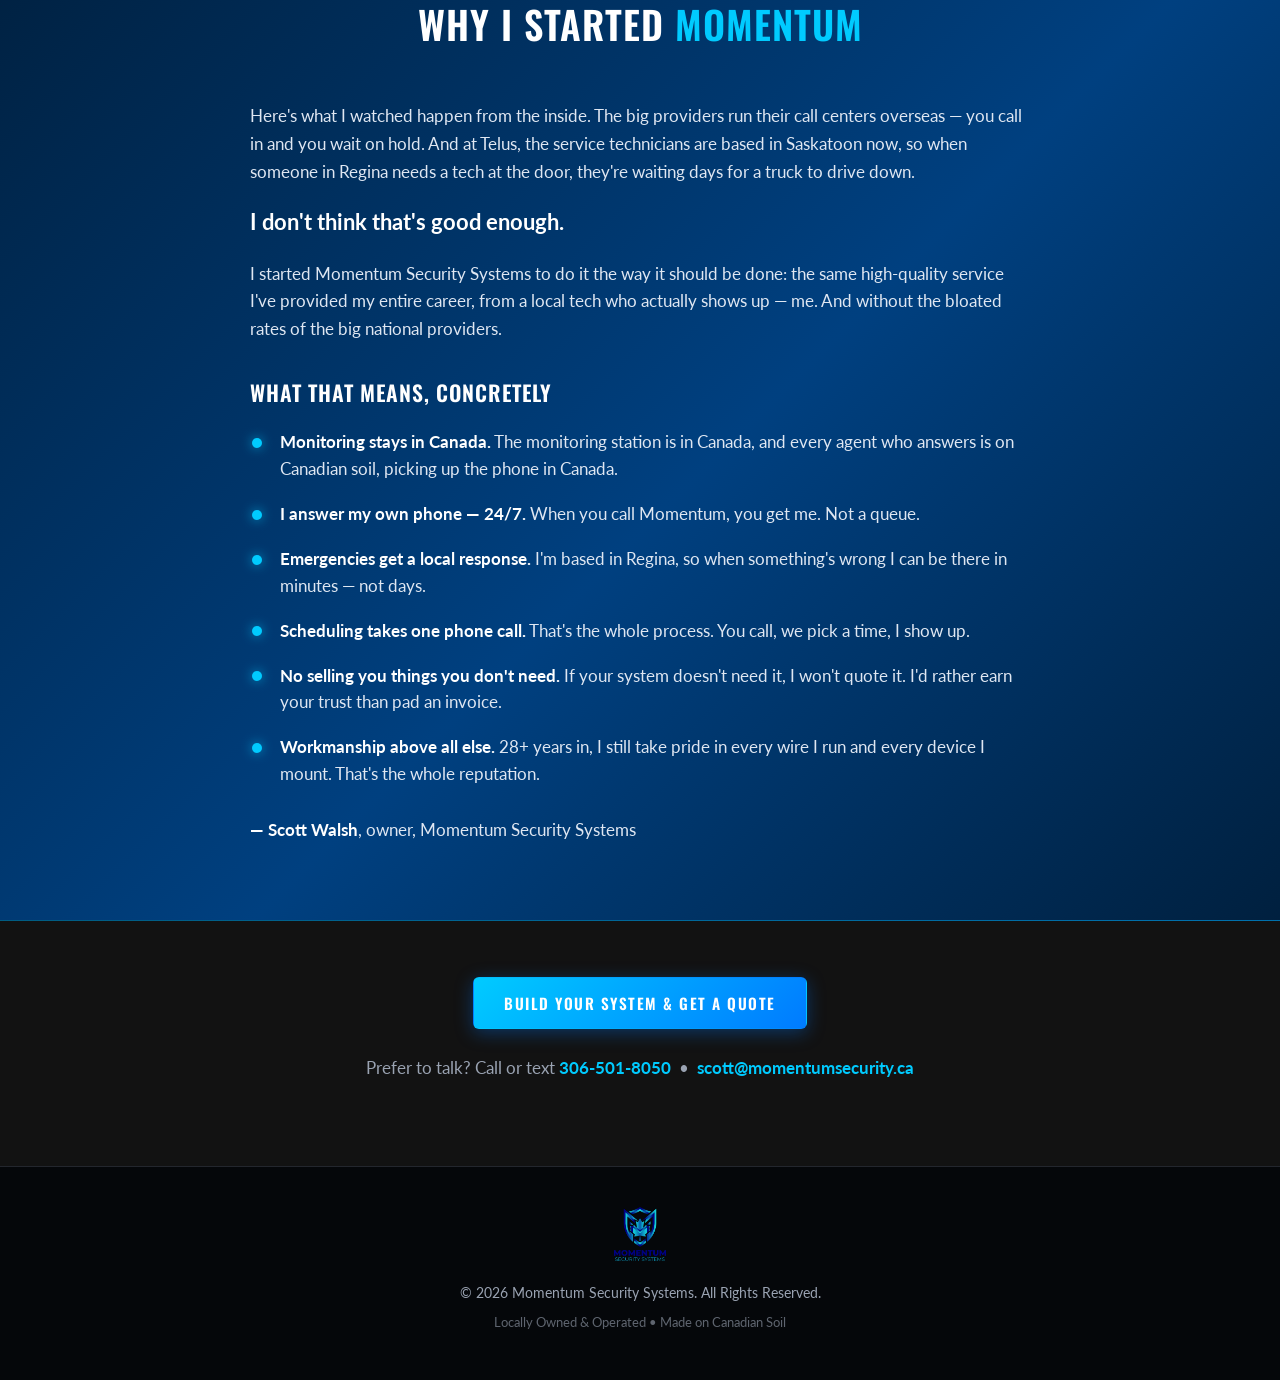
==== commit 2d32a287: "About page: add 28+ years hero stats" ====
--- a/public/about/index.html
+++ b/public/about/index.html
@@ -38,6 +38,11 @@
     <div class="hero-eyebrow">About</div>
     <h1 class="hero-headline">I've been doing this <span>since 1999.</span></h1>
     <p class="hero-sub">Security systems, cameras, and the people who count on them &mdash; that's been my whole working life. Here's how I got here.</p>
+    <div class="hero-stats">
+      <div class="hero-stat"><strong>28+</strong><span>years in the trade</span></div>
+      <div class="hero-stat"><strong>1</strong><span>guy who answers his own phone</span></div>
+      <div class="hero-stat"><strong>0</strong><span>overseas call centers</span></div>
+    </div>
   </section>
 
   <!-- Story -->
--- a/public/assets/site.css
+++ b/public/assets/site.css
@@ -117,6 +117,26 @@
   color: var(--muted);
   max-width: 640px;
   margin-bottom: 34px;
+}
+.hero-stats {
+  display: flex;
+  gap: 36px;
+  flex-wrap: wrap;
+}
+.hero-stat {
+  display: flex;
+  flex-direction: column;
+}
+.hero-stat strong {
+  font-family: var(--font-head);
+  font-size: 2.2rem;
+  color: var(--accent);
+  line-height: 1;
+}
+.hero-stat span {
+  font-size: 0.85rem;
+  color: var(--muted);
+  margin-top: 6px;
 }
 
 /* --- Trust banner --- */
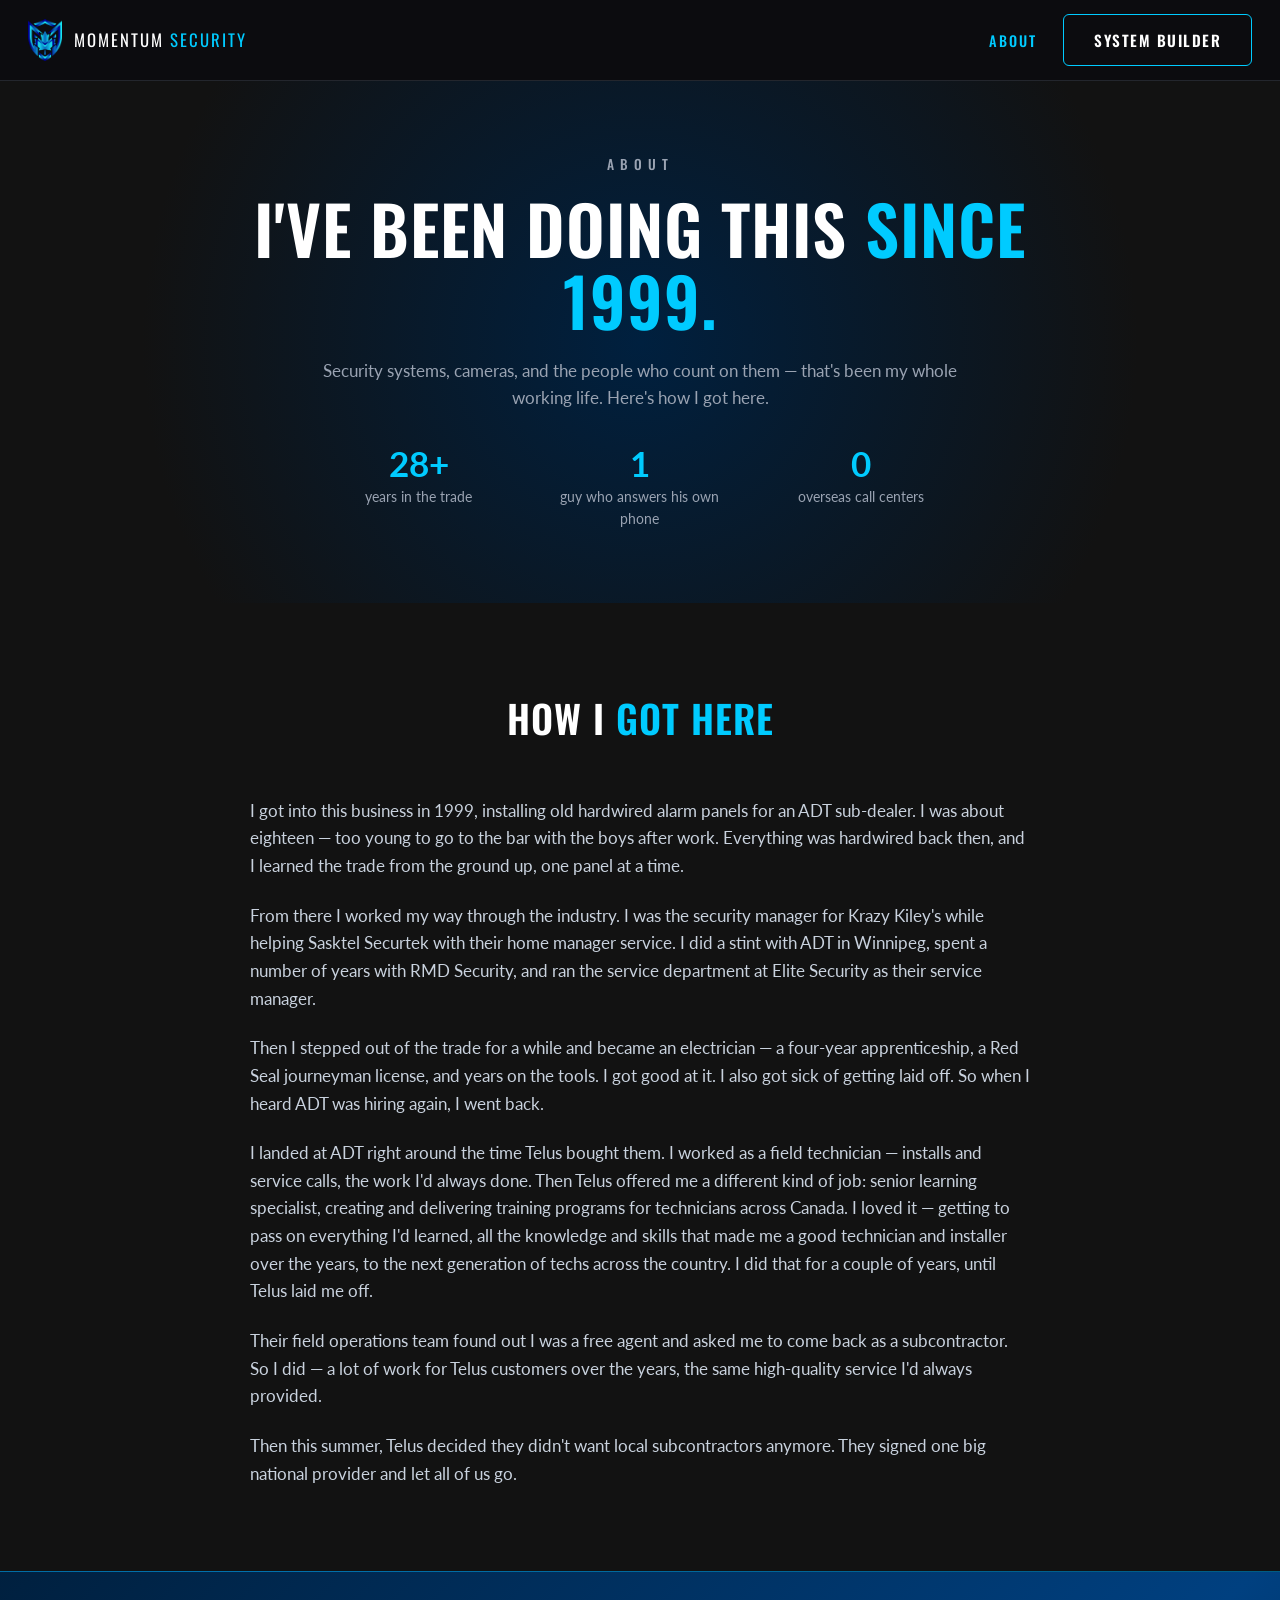
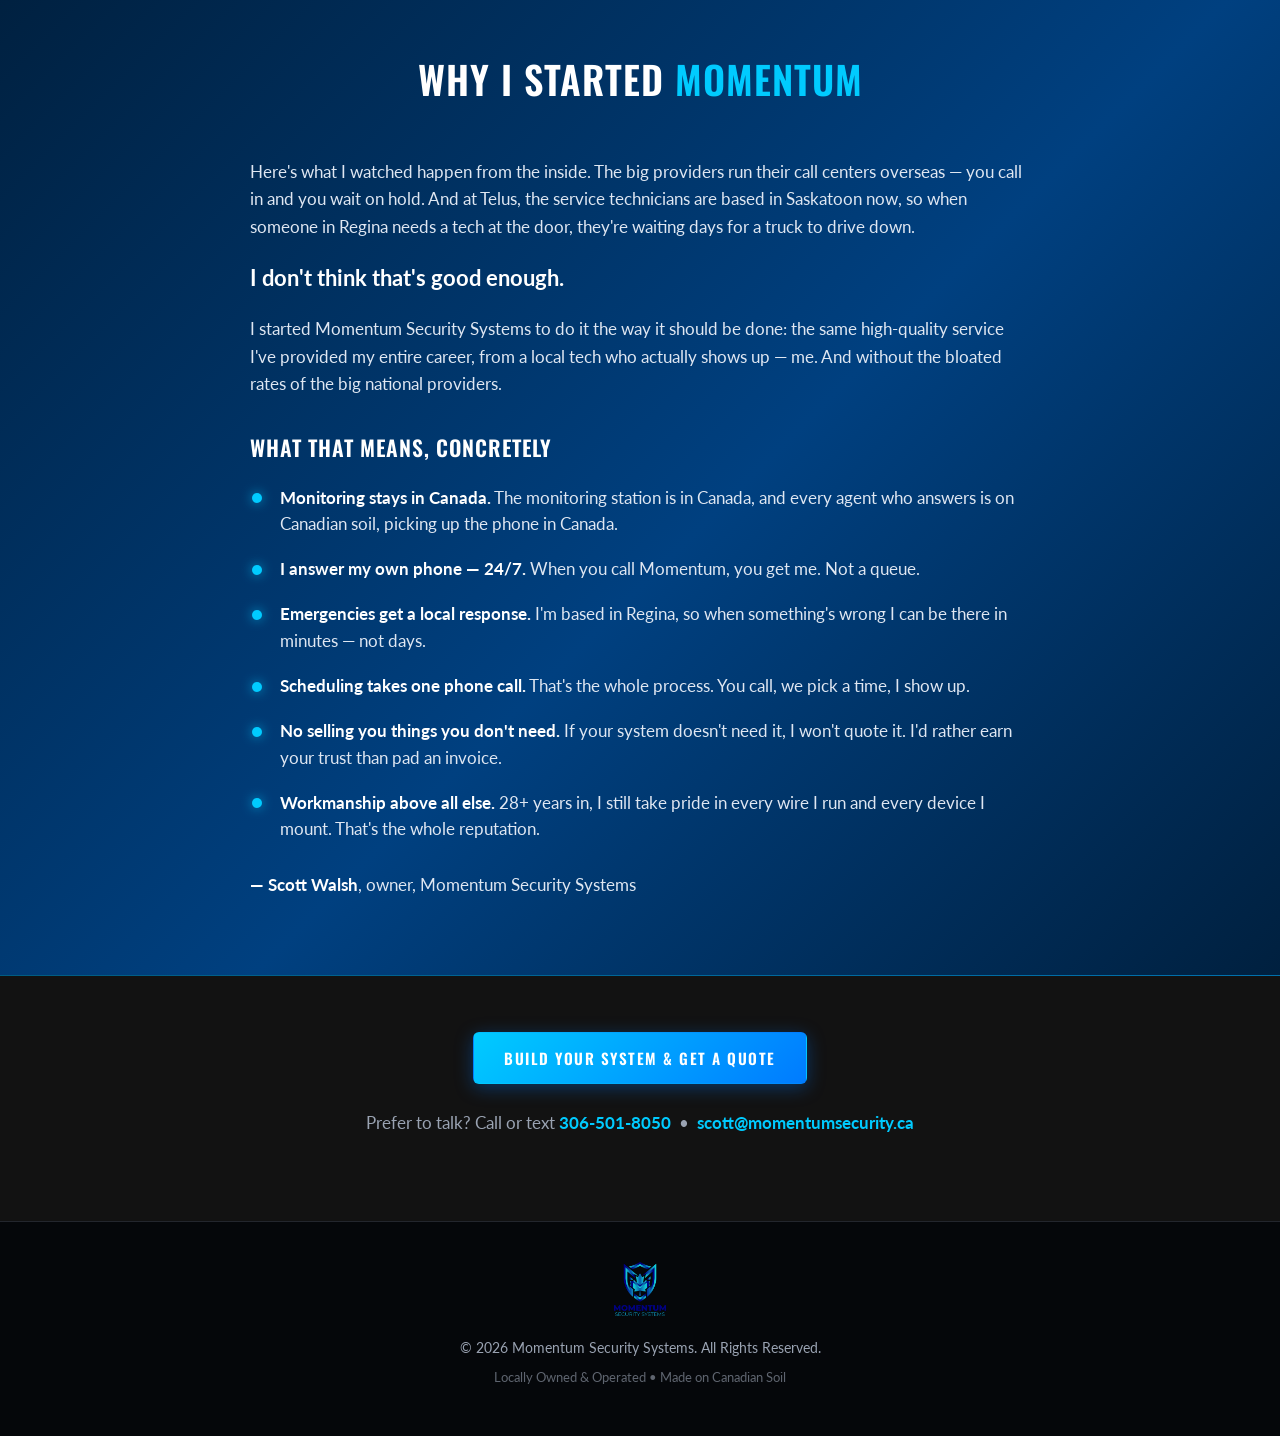
==== commit 5269bf95: "About: expand senior learning specialist paragraph (love of teaching)" ====
--- a/public/about/index.html
+++ b/public/about/index.html
@@ -52,7 +52,7 @@
       <p>I got into this business in 1999, installing old hardwired alarm panels for an ADT sub-dealer. I was about eighteen &mdash; too young to go to the bar with the boys after work. Everything was hardwired back then, and I learned the trade from the ground up, one panel at a time.</p>
       <p>From there I worked my way through the industry. I was the security manager for Krazy Kiley's while helping Sasktel Securtek with their home manager service. I did a stint with ADT in Winnipeg, spent a number of years with RMD Security, and ran the service department at Elite Security as their service manager.</p>
       <p>Then I stepped out of the trade for a while and became an electrician &mdash; a four-year apprenticeship, a Red Seal journeyman license, and years on the tools. I got good at it. I also got sick of getting laid off. So when I heard ADT was hiring again, I went back.</p>
-      <p>I landed at ADT right around the time Telus bought them. I worked as a field technician &mdash; installs and service calls, the work I'd always done. Then Telus offered me a different kind of job: senior learning specialist, creating and delivering training programs for technicians across Canada. I did that for a couple of years, until Telus laid me off.</p>
+      <p>I landed at ADT right around the time Telus bought them. I worked as a field technician &mdash; installs and service calls, the work I'd always done. Then Telus offered me a different kind of job: senior learning specialist, creating and delivering training programs for technicians across Canada. I loved it &mdash; getting to pass on everything I'd learned, all the knowledge and skills that made me a good technician and installer over the years, to the next generation of techs across the country. I did that for a couple of years, until Telus laid me off.</p>
       <p>Their field operations team found out I was a free agent and asked me to come back as a subcontractor. So I did &mdash; a lot of work for Telus customers over the years, the same high-quality service I'd always provided.</p>
       <p>Then this summer, Telus decided they didn't want local subcontractors anymore. They signed one big national provider and let all of us go.</p>
     </div>
--- a/public/assets/site.css
+++ b/public/assets/site.css
@@ -119,13 +119,15 @@
   margin-bottom: 34px;
 }
 .hero-stats {
-  display: flex;
-  gap: 36px;
-  flex-wrap: wrap;
+  display: grid;
+  grid-template-columns: repeat(3, 1fr);
+  gap: 24px;
+  max-width: 640px;
 }
 .hero-stat {
   display: flex;
   flex-direction: column;
+  text-align: center;
 }
 .hero-stat strong {
   font-family: var(--font-head);
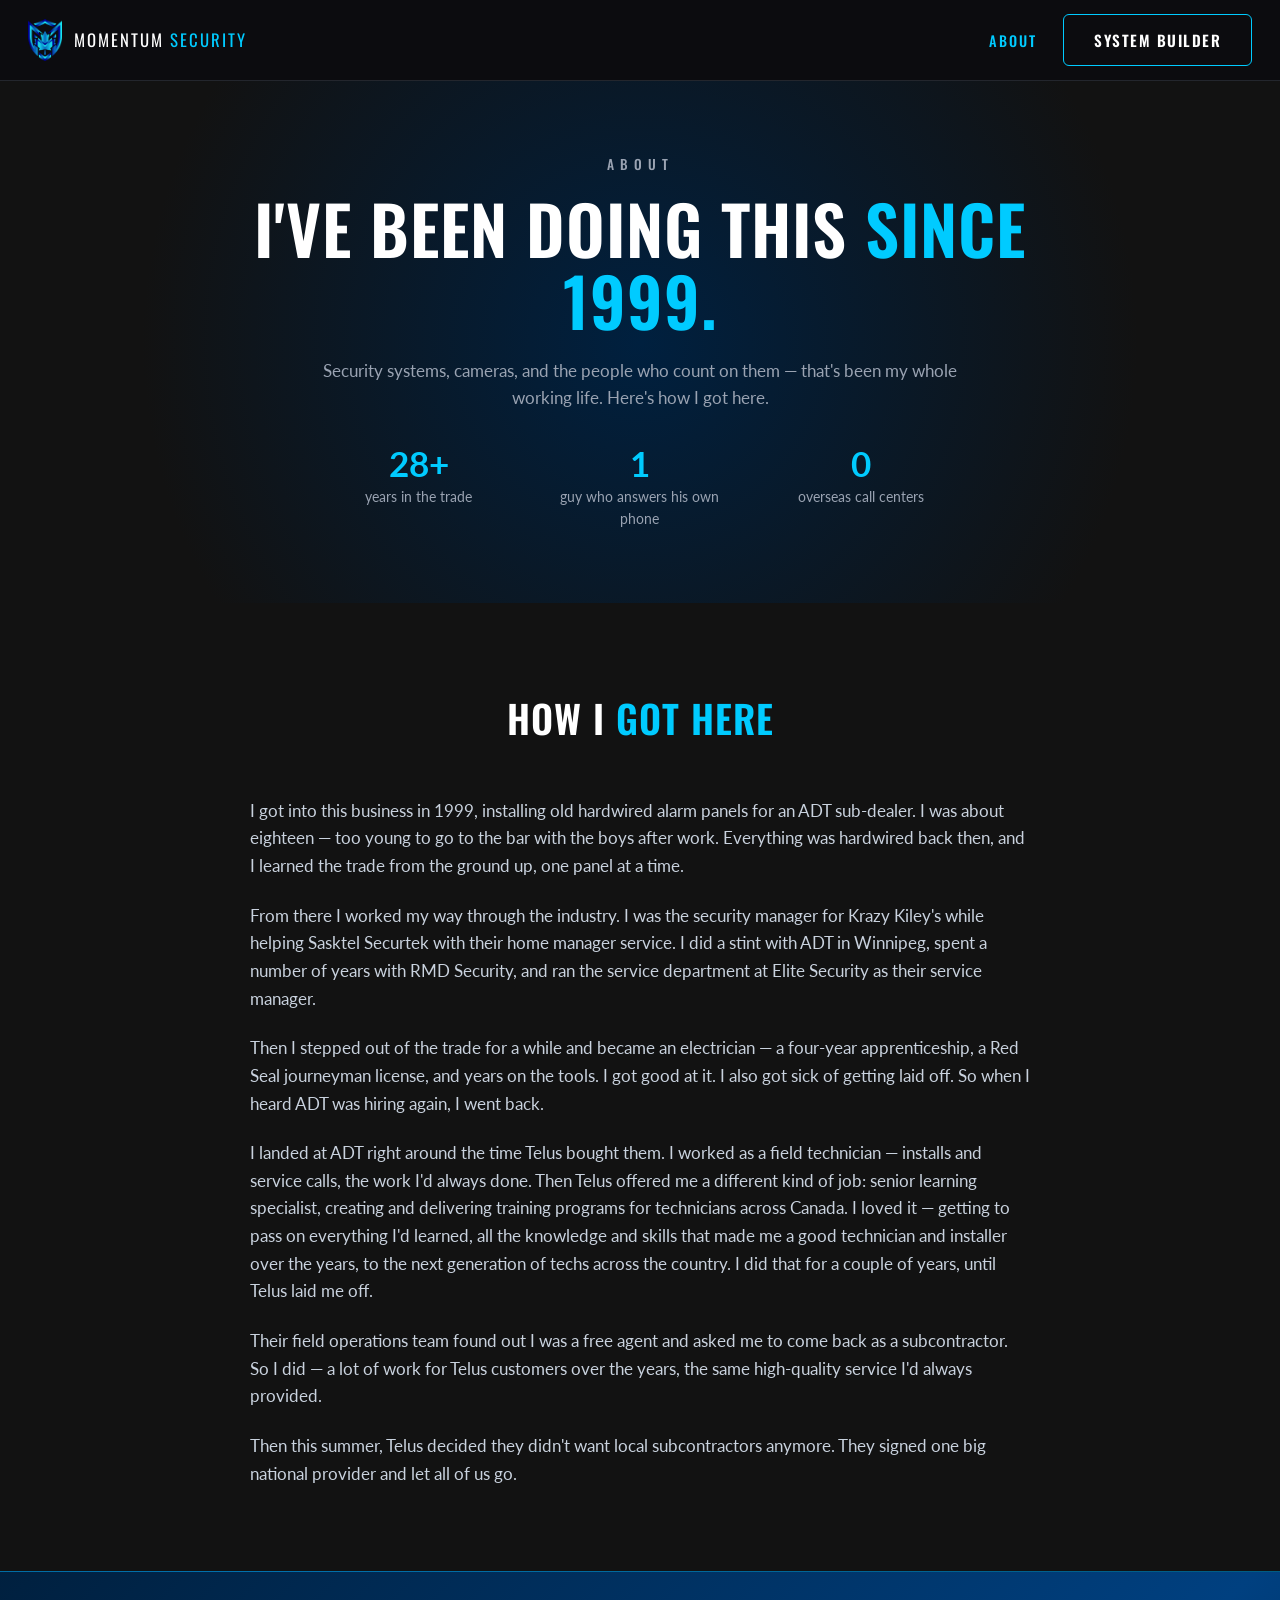
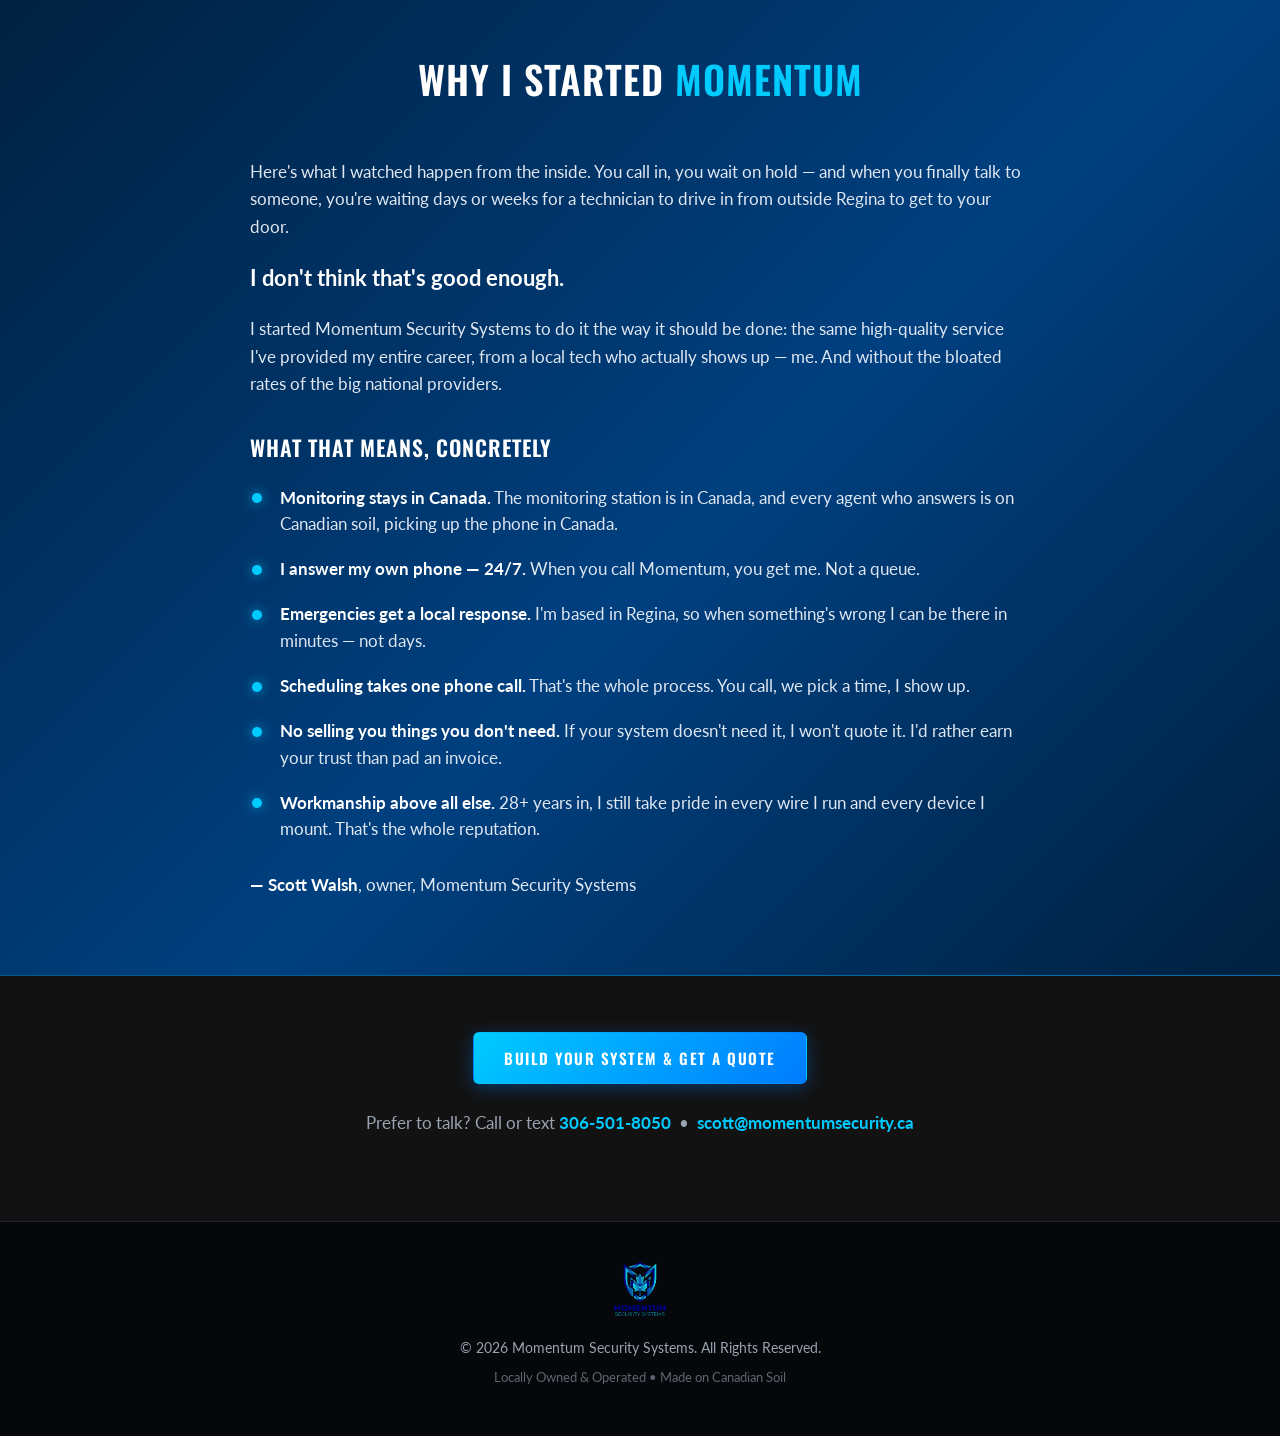
==== commit 9b105818: "About: generalize provider criticism per feedback (no Telus naming)" ====
--- a/public/about/index.html
+++ b/public/about/index.html
@@ -62,7 +62,7 @@
   <section class="mission-band">
     <div class="mission-inner">
       <h2 class="section-title">Why I Started <span>Momentum</span></h2>
-      <p>Here's what I watched happen from the inside. The big providers run their call centers overseas &mdash; you call in and you wait on hold. And at Telus, the service technicians are based in Saskatoon now, so when someone in Regina needs a tech at the door, they're waiting days for a truck to drive down.</p>
+      <p>Here's what I watched happen from the inside. You call in, you wait on hold &mdash; and when you finally talk to someone, you're waiting days or weeks for a technician to drive in from outside Regina to get to your door.</p>
       <p class="standout">I don't think that's good enough.</p>
       <p>I started Momentum Security Systems to do it the way it should be done: the same high-quality service I've provided my entire career, from a local tech who actually shows up &mdash; me. And without the bloated rates of the big national providers.</p>
       <h3 class="commit-title">What that means, concretely</h3>
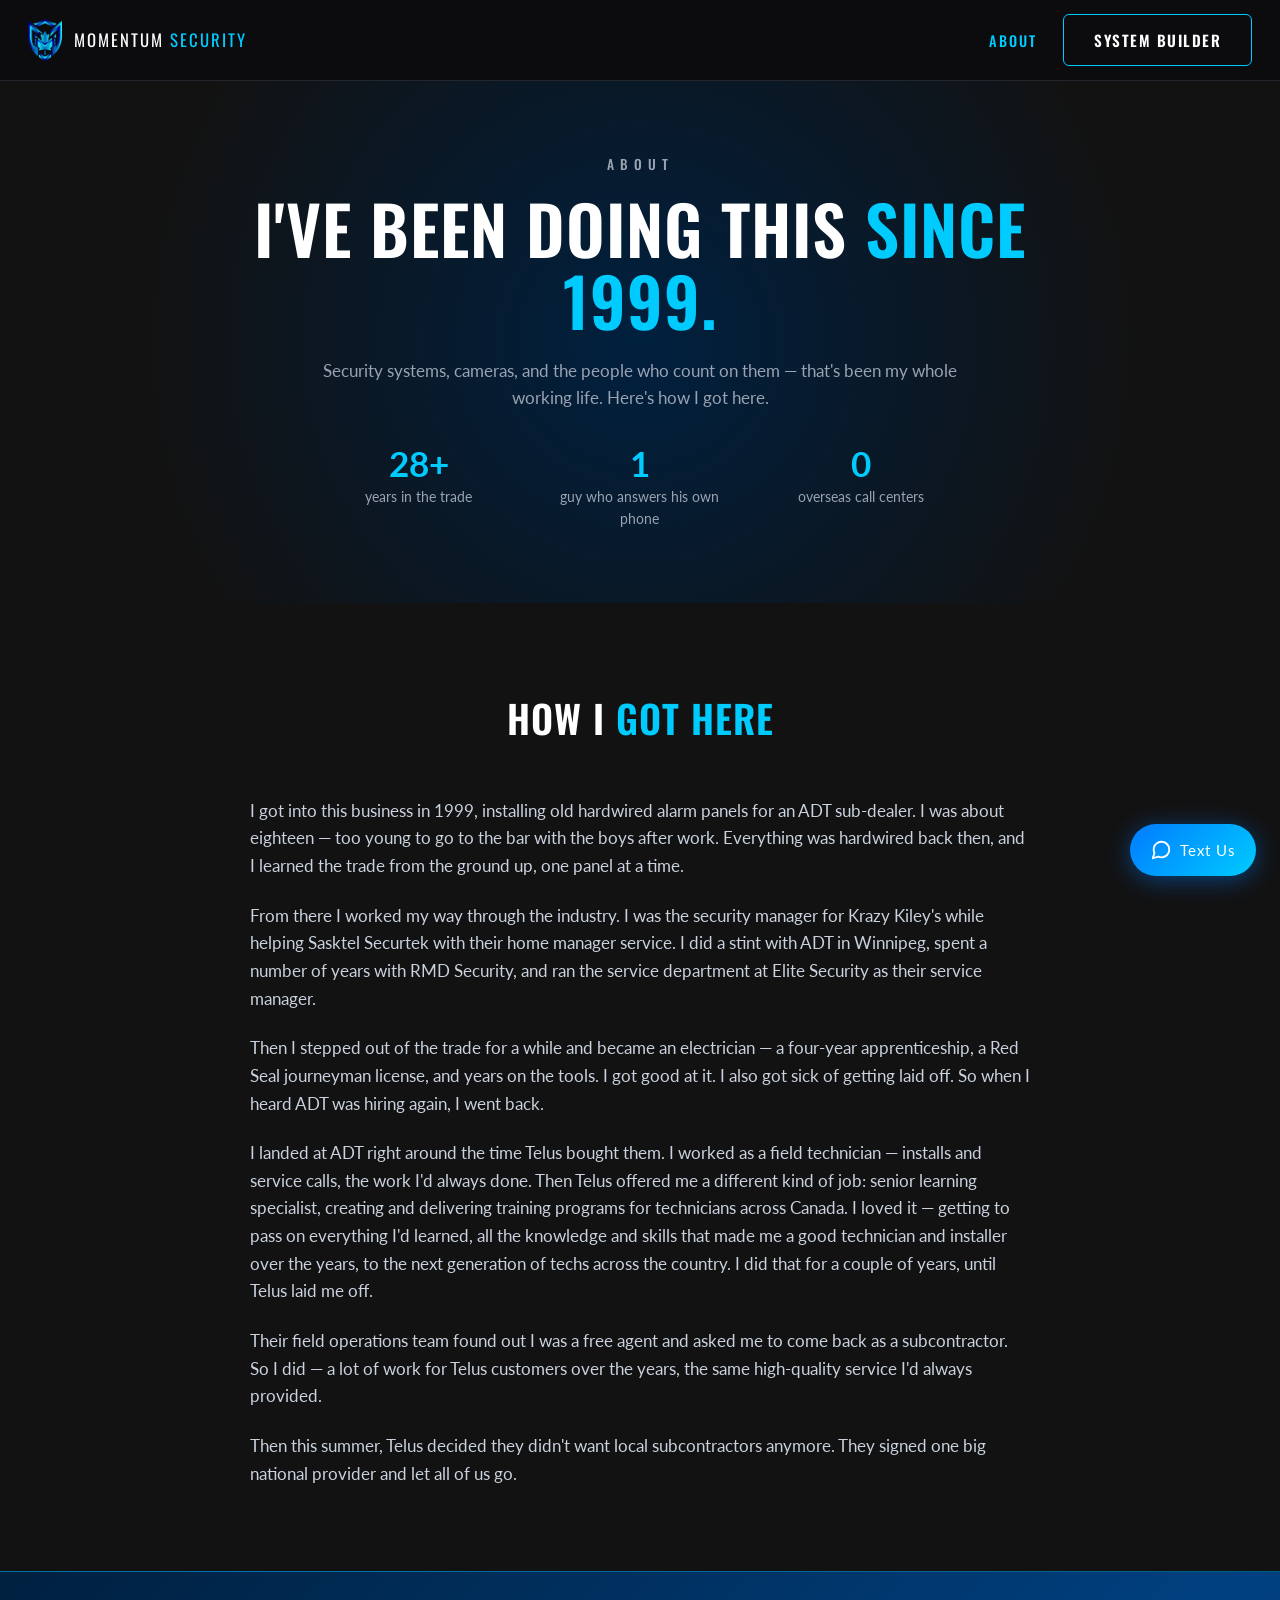
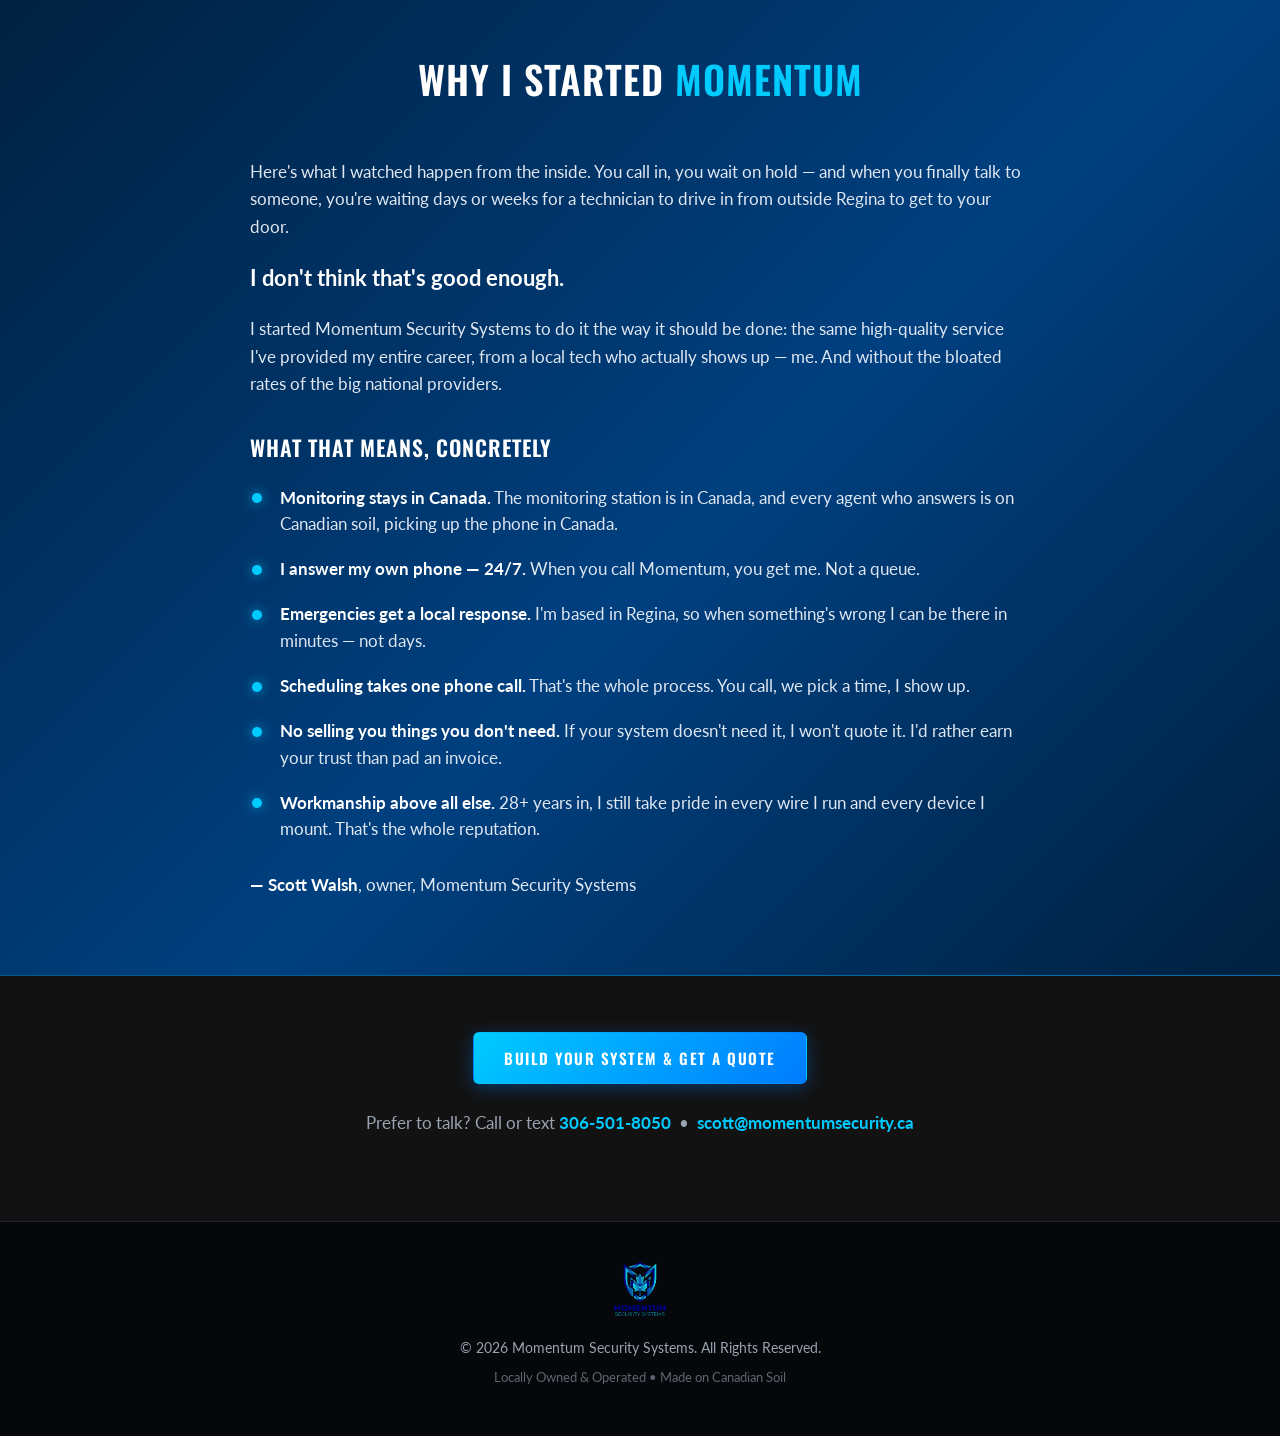
==== commit e8980c06: "Add floating Text Us SMS button to homepage and About" ====
--- a/public/about/index.html
+++ b/public/about/index.html
@@ -91,5 +91,10 @@
     <p class="fine">Locally Owned &amp; Operated &bull; Made on Canadian Soil</p>
   </footer>
 
+  <a class="text-us-fab" href="sms:+13065018050" aria-label="Text Momentum Security Systems">
+    <svg viewBox="0 0 24 24" width="22" height="22" fill="none" stroke="currentColor" stroke-width="2" stroke-linecap="round" stroke-linejoin="round" aria-hidden="true"><path d="M21 11.5a8.38 8.38 0 0 1-.9 3.8 8.5 8.5 0 0 1-7.6 4.7 8.38 8.38 0 0 1-3.8-.9L3 21l1.9-5.7a8.38 8.38 0 0 1-.9-3.8 8.5 8.5 0 0 1 4.7-7.6 8.38 8.38 0 0 1 3.8-.9h.5a8.48 8.48 0 0 1 8 8v.5z"/></svg>
+    <span>Text Us</span>
+  </a>
+
 </body>
 </html>
--- a/public/assets/site.css
+++ b/public/assets/site.css
@@ -139,6 +139,31 @@
   font-size: 0.85rem;
   color: var(--muted);
   margin-top: 6px;
+}
+
+/* --- Floating "Text Us" button --- */
+.text-us-fab {
+  position: fixed;
+  bottom: 24px;
+  right: 24px;
+  z-index: 200;
+  display: inline-flex;
+  align-items: center;
+  gap: 8px;
+  padding: 14px 20px;
+  border-radius: 999px;
+  background: linear-gradient(135deg, var(--primary) 0%, var(--accent) 100%);
+  color: #fff;
+  font-family: var(--font-head);
+  font-size: 0.95rem;
+  letter-spacing: 1px;
+  text-decoration: none;
+  box-shadow: 0 4px 24px rgba(0, 123, 255, 0.45);
+  transition: transform 0.15s ease, box-shadow 0.15s ease;
+}
+.text-us-fab:hover { transform: translateY(-2px); box-shadow: 0 6px 28px rgba(0, 203, 255, 0.55); }
+@media (max-width: 640px) {
+  .text-us-fab { bottom: 18px; right: 18px; padding: 12px 16px; }
 }
 
 /* --- Trust banner --- */
@@ -325,8 +350,9 @@
 @media (max-width: 640px) {
   .hero-headline { letter-spacing: 0.5px; }
   .pricing-strip { padding: 48px 20px; }
+  .topnav { padding: 12px 16px; }
   .topnav .btn { padding: 10px 14px; font-size: 0.78rem; white-space: nowrap; }
-  .topnav .brand span { font-size: 0.82rem; letter-spacing: 1px; white-space: nowrap; }
+  .topnav .brand span { display: none; }
   .topnav .brand img { height: 36px; }
   .nav-links { gap: 16px; }
   .nav-link { font-size: 0.78rem; letter-spacing: 1px; }
